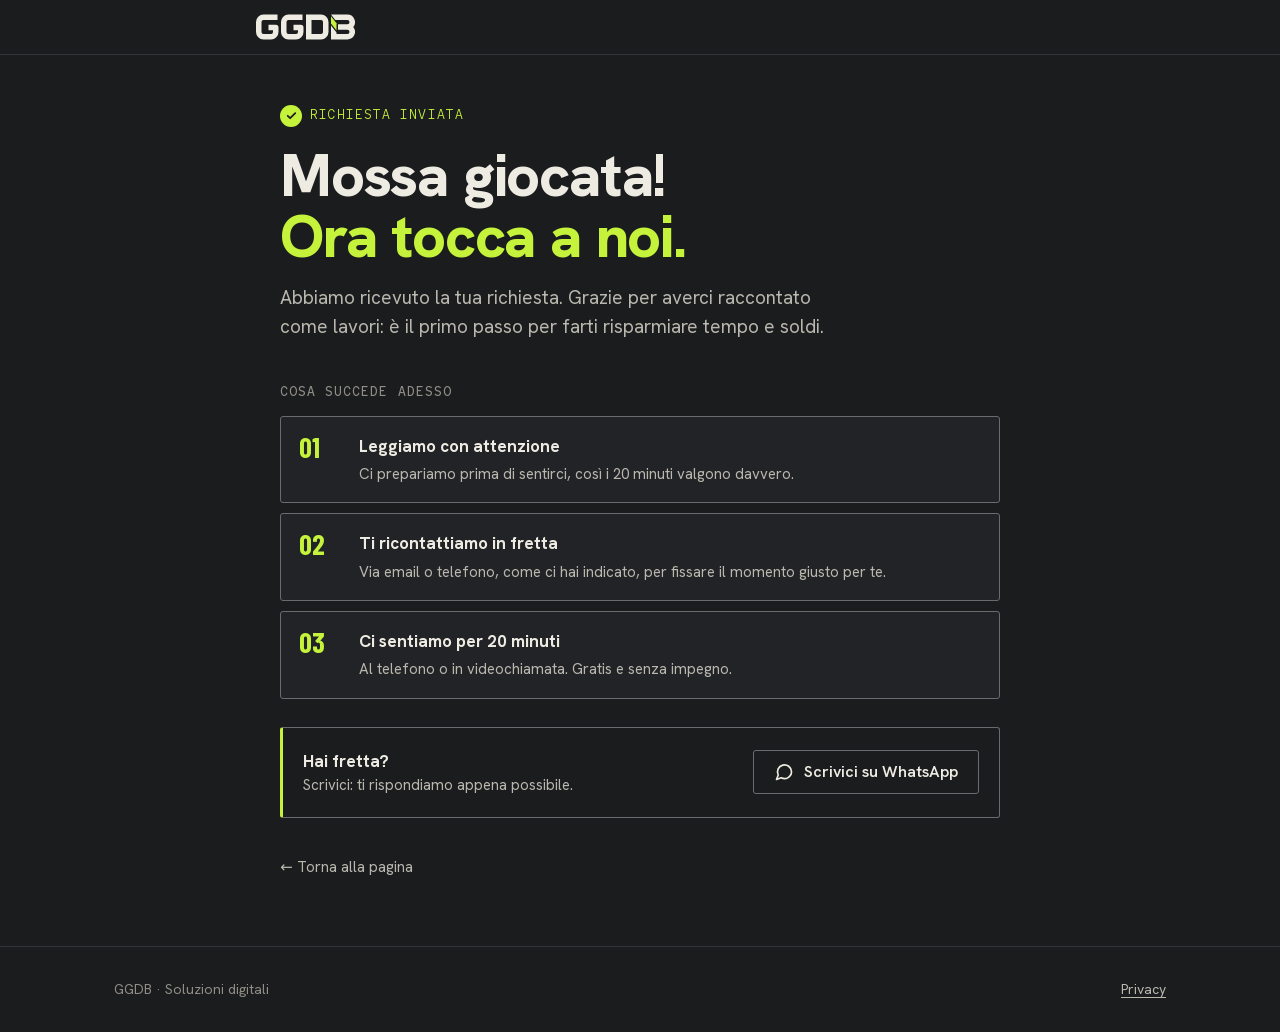
==== grazie.html @ ee2238c3 "Landing Cesena: stile del gestionale, Gamics Cesena, promo fino al 31/12 Co-Authored-By: Claude Sonn" ====
<!doctype html>
<html lang="it">
<head>
<meta charset="utf-8">
<meta name="viewport" content="width=device-width, initial-scale=1">
<meta name="robots" content="noindex">
<title>Richiesta inviata – GGDB</title>
<link rel="icon" href="data:image/svg+xml,%3Csvg xmlns='http://www.w3.org/2000/svg' viewBox='0 0 32 32'%3E%3Crect width='32' height='32' rx='6' fill='%231b1c1e'/%3E%3Cpath d='M9 6l7 9v11l-7-9z' fill='%23c5f23a'/%3E%3C/svg%3E">
<link rel="stylesheet" href="styles.css">
<script>
try {
  var q = new URLSearchParams(location.search).get('notrack');
  if (q === '1') localStorage.setItem('umami.disabled', '1');
  if (q === '0') localStorage.removeItem('umami.disabled');
} catch (e) {}
</script>
<script defer src="https://cloud.umami.is/script.js" data-website-id="bbd655cf-6ce8-4dc6-accc-16206d7ab82c" data-domains="ggdb-tcg.github.io"></script>
</head>
<body style="display:flex;flex-direction:column">
<header class="page-head"><div class="nav-in"><a class="brand" href="./" aria-label="GGDB – torna alla pagina principale"><svg class="logo" role="img" aria-label="GGDB" width="105" height="26" viewBox="0 -2 404 104"><g class="g"><path d="M86 11 H30 A19 19 0 0 0 11 30 V70 A19 19 0 0 0 30 89 H60 A19 19 0 0 0 79 70 V52 H50"></path><path d="M186 11 H130 A19 19 0 0 0 111 30 V70 A19 19 0 0 0 130 89 H160 A19 19 0 0 0 179 70 V52 H150"></path><path stroke-linejoin="miter" d="M211 11 V89 H260 A19 19 0 0 0 279 70 V30 A19 19 0 0 0 260 11 Z"></path></g><path class="d" d="M300 0 H365.5 A30.5 30.5 0 0 1 389 50 A30.5 30.5 0 0 1 365.5 100 H300 V44 L322 72 V78 H365.5 A8.5 8.5 0 0 0 365.5 61 H328 V39 H365.5 A8.5 8.5 0 0 0 365.5 22 H317 Z"></path><path class="m" d="M300 7 L322 35 V64 L300 36 Z"></path></svg></a></div></header>
<main class="grow">
  <div class="thanks">
    <p class="badge"><i><svg width="13" height="13" viewBox="0 0 24 24" fill="none" stroke="#1b1c1e" stroke-width="3.2" stroke-linecap="round" stroke-linejoin="round"><path d="M5 12.5l4.5 4.5L19 7.5"/></svg></i>Richiesta inviata</p>
    <h1>Mossa giocata!<br><span>Ora tocca a noi.</span></h1>
    <p class="lead">Abbiamo ricevuto la tua richiesta. Grazie per averci raccontato come lavori: è il primo passo per farti risparmiare tempo e soldi.</p>

    <h2>Cosa succede adesso</h2>
    <ol class="steps">
      <li><span class="n">01</span><b>Leggiamo con attenzione</b><p>Ci prepariamo prima di sentirci, così i 20 minuti valgono davvero.</p></li>
      <li><span class="n">02</span><b>Ti ricontattiamo in fretta</b><p>Via email o telefono, come ci hai indicato, per fissare il momento giusto per te.</p></li>
      <li><span class="n">03</span><b>Ci sentiamo per 20 minuti</b><p>Al telefono o in videochiamata. Gratis e senza impegno.</p></li>
    </ol>

    <div class="fast">
      <p>Hai fretta?<small>Scrivici: ti rispondiamo appena possibile.</small></p>
      <a class="btn btn-ghost" href="https://wa.me/393336397137?text=Ciao%20GGDB%21%20Ho%20appena%20compilato%20il%20modulo%20per%20i%2020%20minuti%20gratuiti." target="_blank" rel="noopener"><svg aria-hidden="true" width="20" height="20" viewBox="0 0 24 24" fill="none" stroke="currentColor" stroke-width="2" stroke-linecap="round" stroke-linejoin="round"><path d="M21 11.5a8.4 8.4 0 0 1-12.4 7.4L3 21l2.1-5.4A8.4 8.4 0 1 1 21 11.5z"></path></svg> Scrivici su WhatsApp</a>
    </div>

    <a class="back" href="./">← Torna alla pagina</a>
  </div>
</main>
<footer><div class="foot"><span>GGDB · Soluzioni digitali</span><a href="privacy.html">Privacy</a></div></footer>
</body>
</html>
---- styles.css ----
/*
 * Landing GGDB, versione Cesena.
 * Stile preso dal frontend di ggdb_manager (tema "Pagina da raccoglitore"), regola 60/30/10:
 * carbone (fondo), perla (superfici vere: schede e modulo), lime (azioni e segni).
 * Angoli quasi vivi, nessuna ombra: la profondità viene dai passi di tono.
 */
@font-face{font-family:"Hanken Grotesk";font-style:normal;font-weight:400 800;font-display:swap;src:url("fonts/hanken-grotesk-latin.woff2") format("woff2")}
@font-face{font-family:"Barlow Condensed";font-style:normal;font-weight:700;font-display:swap;src:url("fonts/barlow-condensed-700-latin.woff2") format("woff2")}
@font-face{font-family:"Red Hat Mono";font-style:normal;font-weight:400 600;font-display:swap;src:url("fonts/red-hat-mono-latin.woff2") format("woff2")}

:root{
  color-scheme:dark;
  --bg:#1b1c1e;
  --surface:#222326;
  --raised:#2c2d31;
  --border:#323337;
  --edge:#6a6b71;
  --text:#eeebe3;
  --muted:#bab7af;
  --faint:#918e87;
  --accent:#c5f23a;
  --accent-text:#1b1c1e;
  /* Foglio perla */
  --sheet-bg:#eeebe3;
  --sheet-ink:#1b1c1e;
  --sheet-muted:#5b5953;
  --sheet-line:#d2cec4;
  --sheet-field:#f8f6f0;
  --sheet-edge:#84807a;
  --sheet-danger:#a3261a;
  --font:"Hanken Grotesk",ui-sans-serif,system-ui,sans-serif;
  --mono:"Red Hat Mono",ui-monospace,"SF Mono",monospace;
  --cond:"Barlow Condensed","Hanken Grotesk",ui-sans-serif,sans-serif;
  --radius:3px;
  --touch:2.75rem;
  --max:68.75rem;
}

*,*::before,*::after{box-sizing:border-box}
html{scroll-behavior:smooth;background:var(--bg)}
body{
  margin:0;background:var(--bg);color:var(--text);min-height:100vh;
  font-family:var(--font);font-size:1.0625rem;line-height:1.55;
  -webkit-font-smoothing:antialiased;-moz-osx-font-smoothing:grayscale;
}
::selection{background:var(--accent);color:var(--accent-text)}
:focus-visible{outline:2px solid var(--text);outline-offset:2px}
a{color:inherit;text-underline-offset:3px}
a:hover{color:#fff}
p{text-wrap:pretty}
h1,h2,h3{margin:0}
h1,h2{letter-spacing:-.02em}
section[id]{scroll-margin-top:84px}
input,textarea,select,button{font:inherit}

.wrap{max-width:var(--max);margin:0 auto;padding:0 1.5rem}
.band{background:var(--surface);border-top:1px solid var(--border);border-bottom:1px solid var(--border)}
.rule{border-top:1px solid var(--border)}
.pad{padding-top:5rem;padding-bottom:5rem}

.eyebrow{margin:0 0 .75rem;font-family:var(--mono);font-size:.875rem;font-weight:500;color:var(--accent);letter-spacing:.06em;text-transform:uppercase}
.h2{font-weight:700;font-size:clamp(1.75rem,3.5vw,2.5rem);line-height:1.1}
.lead{color:var(--muted)}

/* Logo */
.logo{display:block}
.logo .g{fill:none;stroke:var(--text);stroke-width:22;stroke-linejoin:round}
.logo .d{fill:var(--text)}
.logo .m{fill:var(--accent)}

/* Bottoni: lime pieno per l'azione principale, bordo sottile per il resto */
.btn{
  display:inline-flex;align-items:center;justify-content:center;gap:.625rem;
  min-height:var(--touch);padding:0 1.25rem;border-radius:var(--radius);
  font-weight:600;font-size:1rem;text-decoration:none;white-space:nowrap;cursor:pointer;
  border:1px solid var(--accent);background:var(--accent);color:var(--accent-text);
}
.btn:hover{background:var(--text);border-color:var(--text);color:var(--accent-text)}
.btn-ghost{background:transparent;color:var(--text);border-color:var(--edge)}
.btn-ghost:hover{background:transparent;border-color:var(--text);color:var(--text)}
.btn-lg{min-height:3.25rem;width:18.75rem;max-width:100%}
.btn svg{flex:none}
.btn-row{display:flex;flex-wrap:wrap;gap:.875rem}

/* Header fisso */
.nav{position:sticky;top:0;z-index:50;background:rgba(27,28,30,.94);backdrop-filter:blur(10px);-webkit-backdrop-filter:blur(10px);border-bottom:1px solid var(--border)}
.nav-in{max-width:var(--max);margin:0 auto;padding:.875rem 1.5rem;display:flex;gap:1rem;align-items:center;justify-content:space-between}
.brand{display:flex;align-items:center;gap:.875rem;text-decoration:none}
.payoff{border-left:1px solid var(--edge);padding-left:.875rem;font-family:var(--mono);font-size:.75rem;letter-spacing:.08em;text-transform:uppercase;color:var(--muted);line-height:1.2}
.nav-links{display:flex;gap:1.625rem;align-items:center;font-size:.9375rem}
.nav-links a{text-decoration:none;color:var(--muted)}
.nav-links a:hover{color:var(--text)}
.nav-cta{display:flex;gap:.625rem;align-items:center}
.nav .btn{min-height:var(--touch);font-size:.9375rem}

/* Hero */
.hero{padding-top:5rem;padding-bottom:6rem}
.hero-top{display:flex;flex-wrap:wrap;align-items:center;gap:.75rem 1.25rem;margin-bottom:1.75rem}
.hero-top .eyebrow{margin:0}
.pill{display:inline-flex;align-items:center;gap:.625rem;padding:.4375rem 1rem;border:1px solid var(--accent);border-radius:var(--radius);font-size:.9375rem;font-weight:500;text-decoration:none}
.pill svg{stroke:var(--accent);flex:none}
.hero h1{font-weight:800;font-size:clamp(2.375rem,6vw,4.25rem);line-height:1.04;max-width:60rem}
.hero h1 span{display:block;color:var(--accent)}
.hero .big{margin:2rem 0 0;font-size:1.375rem;font-weight:600;max-width:42.5rem}
.hero .sub{margin:.5rem 0 0;font-size:1.25rem;color:var(--muted);max-width:42.5rem}
.hero .ask{margin:2rem 0 0;font-size:1.125rem;font-weight:600}
.hero .btn-row{margin-top:1rem}

/* Vantaggi: riquadri con bordo pieno, come i box delle corsie del Magazzino */
.adv .lead{margin:0 0 2.5rem;max-width:42.5rem}
.adv .h2{margin-bottom:.75rem;max-width:56rem}
.cards{display:grid;grid-template-columns:repeat(auto-fit,minmax(190px,1fr));gap:1rem}
.card{background:var(--bg);border:1px solid var(--edge);border-radius:var(--radius);padding:1.5rem;display:flex;flex-direction:column;gap:.75rem}
.card svg{stroke:var(--accent);flex:none}
.card h3{font-size:1.1875rem;font-weight:700;line-height:1.25}
.card p{margin:0;color:var(--muted);font-size:1rem}
.more{margin:1.5rem 0 0;color:var(--muted)}

/* Box di invito ripetuto */
.cta{margin-top:2.5rem;display:flex;flex-wrap:wrap;gap:1.25rem;align-items:center;justify-content:space-between;border:1px solid var(--edge);border-left:3px solid var(--accent);border-radius:var(--radius);padding:1.5rem 1.75rem;background:var(--bg)}
.cta-txt{flex:1 1 320px}
.cta-txt p{margin:0}
.cta-txt .t{font-size:1.1875rem;font-weight:700}
.cta-txt .s{margin-top:.25rem;color:var(--muted);font-size:1rem}
.cta.on-surface{background:var(--surface)}

/* Metodo */
.method .h2{margin-bottom:1rem}
.method .lead{margin:0 0 2.5rem;max-width:42.5rem}
.gantt{border:1px solid var(--edge);border-radius:var(--radius);background:var(--surface);padding:1.375rem}
.g-rows{display:flex;flex-direction:column;gap:1.125rem}
.g-row{display:flex;gap:1.25rem;align-items:center}
.g-label{flex:0 0 18.75rem}
.g-title{display:flex;flex-wrap:wrap;align-items:center;gap:.5rem .625rem}
.g-n{font-family:var(--cond);font-weight:700;font-size:1.75rem;line-height:1;color:var(--accent)}
.g-name{font-size:1.0625rem;font-weight:600}
.g-tag{padding:.125rem .625rem;border:1px solid var(--accent);border-radius:var(--radius);font-size:.75rem;font-weight:600;color:var(--accent)}
.g-label p{margin:.25rem 0 0;font-size:.9375rem;color:var(--muted);line-height:1.45}
.g-track{flex:1 1 auto;display:grid;grid-template-columns:repeat(12,minmax(0,1fr));height:2rem;border-radius:var(--radius);background:repeating-linear-gradient(90deg,transparent 0,transparent calc(100%/12 - 1px),var(--border) calc(100%/12 - 1px),var(--border) calc(100%/12))}
.g-track i{background:var(--accent);border-radius:2px;margin:4px 2px}
.g-head{align-items:end}
.g-head .g-label{visibility:hidden}
.g-axis{flex:1 1 auto;display:flex;justify-content:space-between;border-bottom:2px solid var(--edge);padding-bottom:.5rem;font-family:var(--mono);font-size:.75rem;letter-spacing:.06em;text-transform:uppercase;color:var(--faint)}
.check{margin:1.5rem 0 0;display:flex;align-items:center;gap:.625rem;font-size:1.125rem;font-weight:600}
.check svg{stroke:var(--accent);flex:none}

/* Chi siamo */
.about{display:flex;flex-wrap:wrap;gap:2.5rem 3rem;align-items:flex-start}
.about-text{flex:999 1 440px;min-width:0}
.about-text .h2{font-size:clamp(1.875rem,3.8vw,2.75rem);line-height:1.08;margin-bottom:1.25rem}
.about-text p{margin:0;color:var(--muted);font-size:1.1875rem;max-width:35rem}
.sheet{background:var(--sheet-bg);color:var(--sheet-ink);border-radius:var(--radius);color-scheme:light}
.people{flex:1 1 340px;min-width:0;padding:1.625rem;display:flex;flex-direction:column;gap:1.125rem}
.people-title{margin:0;font-family:var(--mono);font-size:.8125rem;letter-spacing:.06em;text-transform:uppercase;color:var(--sheet-muted)}
.person{display:flex;align-items:center;gap:1rem}
.person img{width:60px;height:60px;border-radius:50%;object-fit:cover;border:2px solid var(--sheet-ink);background:#fff;flex:none}
.person span{font-weight:800;font-size:1.375rem;letter-spacing:-.02em}
.chips{display:flex;flex-wrap:wrap;gap:.5rem}
.chip{background:var(--accent);color:var(--accent-text);border-radius:var(--radius);padding:.25rem .75rem;font-size:.9375rem;font-weight:600}
.hr{height:1px;background:var(--sheet-line)}
.sep{height:1px;background:var(--border);margin:3.5rem 0 3rem}
.story{display:flex;flex-wrap:wrap;gap:1.5rem 3rem;align-items:flex-start}
.story h3{flex:1 1 340px;min-width:0;font-weight:700;font-size:clamp(1.625rem,3vw,2.25rem);line-height:1.15;letter-spacing:-.02em}
.story h3 span{color:var(--accent)}
.story-body{flex:999 1 440px;min-width:0;display:flex;flex-direction:column;gap:1.25rem}
.story-body p{margin:0;color:var(--muted);font-size:1.125rem}
blockquote{margin:.25rem 0 0;padding:.125rem 0 .125rem 1.5rem;border-left:3px solid var(--accent);font-size:1.1875rem;font-weight:600;line-height:1.45;color:var(--text)}

/* FAQ */
.faq{max-width:51.25rem;margin:0 auto;padding:5rem 1.5rem}
.faq .h2{margin-bottom:2rem}
.faq-list{display:flex;flex-direction:column;gap:.75rem}
details{border:1px solid var(--border);border-radius:var(--radius);background:var(--surface)}
details[open]{border-color:var(--edge)}
summary{
  cursor:pointer;font-weight:600;font-size:1.125rem;padding:.75rem 1.375rem;min-height:var(--touch);
  display:flex;align-items:center;justify-content:space-between;gap:1rem;list-style:none;
}
summary::-webkit-details-marker{display:none}
summary::after{content:"+";font-family:var(--mono);font-weight:500;color:var(--accent);font-size:1.375rem;line-height:1}
details[open] summary::after{content:"–"}
details p{margin:0;padding:0 1.375rem 1.125rem;color:var(--muted)}
.faq-more{margin-top:1.75rem;display:flex;flex-wrap:wrap;gap:1rem 1.25rem;align-items:center;justify-content:space-between}
.faq-more p{margin:0;font-size:1.125rem;font-weight:600}

/* Contatti e modulo: il modulo è un foglio perla */
.contact{display:flex;flex-wrap:wrap;gap:3rem;align-items:flex-start;padding-top:5.5rem;padding-bottom:5.5rem}
.contact-txt{flex:1 1 320px;min-width:0;display:flex;flex-direction:column;gap:1.125rem}
.contact-txt h2{font-weight:700;font-size:clamp(1.875rem,4vw,2.75rem);line-height:1.1}
.contact-txt p{margin:0;color:var(--muted)}
.contact-txt .eyebrow{margin:0;color:var(--accent)}
.contact-txt .alt{margin-top:.5rem;color:var(--faint);font-size:.9375rem}

form.sheet{flex:1 1 460px;min-width:0;padding:1.875rem;display:flex;flex-direction:column;gap:1rem}
.field{display:flex;flex-direction:column;gap:.375rem}
.field label,legend{font-size:.875rem;color:var(--sheet-muted)}
legend{padding:0;margin-bottom:.375rem}
.req{color:var(--sheet-ink);font-weight:800}
.opt{color:var(--sheet-muted)}
fieldset{margin:0;padding:0;border:0;min-width:0;display:flex;flex-direction:column}
.two{display:flex;flex-wrap:wrap;gap:.875rem}
.two .field{flex:1 1 180px}
form.sheet input[type=text],form.sheet input[type=email],form.sheet input[type=tel],form.sheet select,form.sheet textarea{
  width:100%;background:var(--sheet-field);border:1px solid var(--sheet-edge);border-radius:var(--radius);
  padding:.8125rem .875rem;color:var(--sheet-ink);min-height:var(--touch);
}
form.sheet input::placeholder{color:#84807a}
form.sheet textarea{resize:vertical}
form.sheet input:focus,form.sheet select:focus,form.sheet textarea:focus{outline:2px solid var(--sheet-ink);outline-offset:1px}
.select{position:relative}
.select select{appearance:none;-webkit-appearance:none;padding-right:2.75rem;cursor:pointer}
.select svg{position:absolute;right:1rem;top:50%;transform:translateY(-50%);pointer-events:none;stroke:var(--sheet-ink)}
#f-ordini:invalid{color:#84807a}
#f-ordini option{color:var(--sheet-ink)}
.note{margin:0;font-size:.8125rem;color:var(--sheet-muted)}
.consent{display:flex;gap:.625rem;align-items:flex-start}
.consent input{width:22px;height:22px;margin:1px 0 0;accent-color:var(--sheet-ink);flex:none}
.consent label{font-size:.875rem;color:var(--sheet-muted)}
.consent a{color:var(--sheet-ink)}
form.sheet button[type=submit]{
  background:var(--accent);color:var(--accent-text);border:1px solid var(--sheet-ink);border-radius:var(--radius);
  min-height:3.25rem;padding:0 1.25rem;font-weight:700;font-size:1rem;cursor:pointer;
}
form.sheet button[type=submit]:hover{background:var(--sheet-ink);color:var(--sheet-bg)}
form.sheet button[disabled]{opacity:.6;cursor:default}
#form-fallito{border:1px solid var(--sheet-danger);border-radius:var(--radius);padding:1.125rem 1.25rem;background:var(--sheet-field);display:flex;flex-direction:column;gap:.75rem}
#form-fallito p{margin:0;color:var(--sheet-ink);font-size:1rem}
#form-fallito a{border:1px solid var(--sheet-ink);color:var(--sheet-ink);border-radius:var(--radius);min-height:3.25rem;padding:0 1.25rem;font-weight:600;display:inline-flex;align-items:center;justify-content:center;text-decoration:none}

/* Footer */
footer{border-top:1px solid var(--border)}
.foot{max-width:var(--max);margin:0 auto;padding:2rem 1.5rem;display:flex;flex-wrap:wrap;gap:1rem;justify-content:space-between;align-items:center;font-size:.875rem;color:var(--faint)}
.foot a{color:var(--muted)}
.foot .tag{display:inline-flex;align-items:center;gap:.75rem;font-family:var(--mono);font-size:.75rem;letter-spacing:.08em;text-transform:uppercase}

/* Pagine secondarie (privacy, grazie) */
.page-head{border-bottom:1px solid var(--border)}
.page-head .nav-in{max-width:51.25rem}
.doc{max-width:51.25rem;margin:0 auto;padding:3.5rem 1.5rem 5.5rem;line-height:1.65}
.doc h1{font-weight:800;font-size:clamp(2rem,5vw,3rem);line-height:1.1;margin-bottom:.75rem}
.doc .upd{margin:0 0 2.5rem;color:var(--faint);font-size:.9375rem}
.doc h2{margin:2.25rem 0 .625rem;font-size:1.375rem;font-weight:700;letter-spacing:-.01em}
.doc p{margin:0 0 .625rem;color:var(--muted)}
.doc ul{margin:0 0 .625rem;padding-left:1.375rem;color:var(--muted)}
.doc li strong{color:var(--text)}
.doc a{color:var(--accent)}
.doc a:hover{color:#fff}
.back-link{font-size:.9375rem;color:var(--muted);text-decoration:none}

/* Grazie */
.thanks{max-width:47.5rem;margin:0 auto;padding:3rem 1.25rem 3.5rem;width:100%}
.badge{display:inline-flex;align-items:center;gap:.5rem;font-family:var(--mono);font-size:.8125rem;letter-spacing:.08em;text-transform:uppercase;color:var(--accent);margin:0 0 1.125rem}
.badge i{width:22px;height:22px;border-radius:50%;background:var(--accent);display:inline-flex;align-items:center;justify-content:center}
.thanks h1{font-weight:800;font-size:clamp(2.5rem,8vw,3.75rem);line-height:1.02}
.thanks h1 span{color:var(--accent)}
.thanks .lead{margin:1rem 0 0;font-size:1.1875rem;max-width:35rem}
.thanks h2{margin:2.5rem 0 .875rem;font-family:var(--mono);font-weight:500;font-size:.8125rem;letter-spacing:.08em;text-transform:uppercase;color:var(--faint)}
.steps{list-style:none;margin:0;padding:0;display:flex;flex-direction:column;gap:.625rem}
.steps li{display:grid;grid-template-columns:3rem 1fr;gap:.25rem .75rem;background:var(--surface);border:1px solid var(--edge);border-radius:var(--radius);padding:1rem 1.125rem}
.steps .n{grid-row:1 / span 2;font-family:var(--cond);font-weight:700;font-size:1.75rem;line-height:1;color:var(--accent)}
.steps b{font-weight:700;font-size:1.0625rem}
.steps p{margin:0;color:var(--muted);font-size:.9375rem}
.fast{margin:1.75rem 0 0;padding:1.25rem;border:1px solid var(--edge);border-left:3px solid var(--accent);border-radius:var(--radius);display:flex;flex-wrap:wrap;gap:.875rem 1.25rem;align-items:center;justify-content:space-between}
.fast p{margin:0;font-weight:700}
.fast p small{display:block;font-weight:400;color:var(--muted);font-size:.9375rem}
.back{display:inline-block;margin:1.75rem 0 0;color:var(--muted);font-size:.9375rem;text-decoration:none;padding:.625rem 0}
.back:hover{color:var(--text)}
.grow{flex:1 0 auto;display:flex;flex-direction:column}

/* Mobile */
@media (max-width:760px){
  .nav-links,.nav-wa{display:none}
}
@media (max-width:640px){
  .payoff{display:none}
  .btn-row{max-width:100%;width:100%}
  .btn-lg{width:100%}
  .hero{padding-top:1.75rem;padding-bottom:3.5rem}
  .hero-top{flex-direction:column;align-items:flex-start;gap:.625rem;margin-bottom:1.25rem}
  .hero h1{font-size:2.25rem}
  .hero .big{font-size:1.1875rem;margin-top:1.25rem}
  .hero .sub{font-size:1.0625rem}
  .hero .ask{font-size:1.0625rem;margin-top:1.375rem}
  .pad,.contact{padding-top:3.5rem;padding-bottom:3.5rem}
  .adv .cards{gap:.625rem}
  .adv .card{display:grid;grid-template-columns:28px 1fr;column-gap:.75rem;row-gap:.25rem;align-items:start;padding:1rem 1.125rem}
  .adv .card svg{grid-row:1 / span 2;margin-top:1px}
  .adv .card h3{font-size:1.0625rem}
  .adv .card p{font-size:.9375rem}
  .g-row{flex-direction:column;align-items:stretch;gap:.375rem}
  .g-label{flex:none}
  .g-head{display:none}
  .g-rows{gap:.875rem}
  summary{padding:.875rem 1.125rem;font-size:1.0625rem}
  details p{padding:0 1.125rem 1rem}
  form.sheet{padding:1.25rem}
  .consent input{width:24px;height:24px}
}
@media (max-width:480px){
  .fast .btn{width:100%}
}
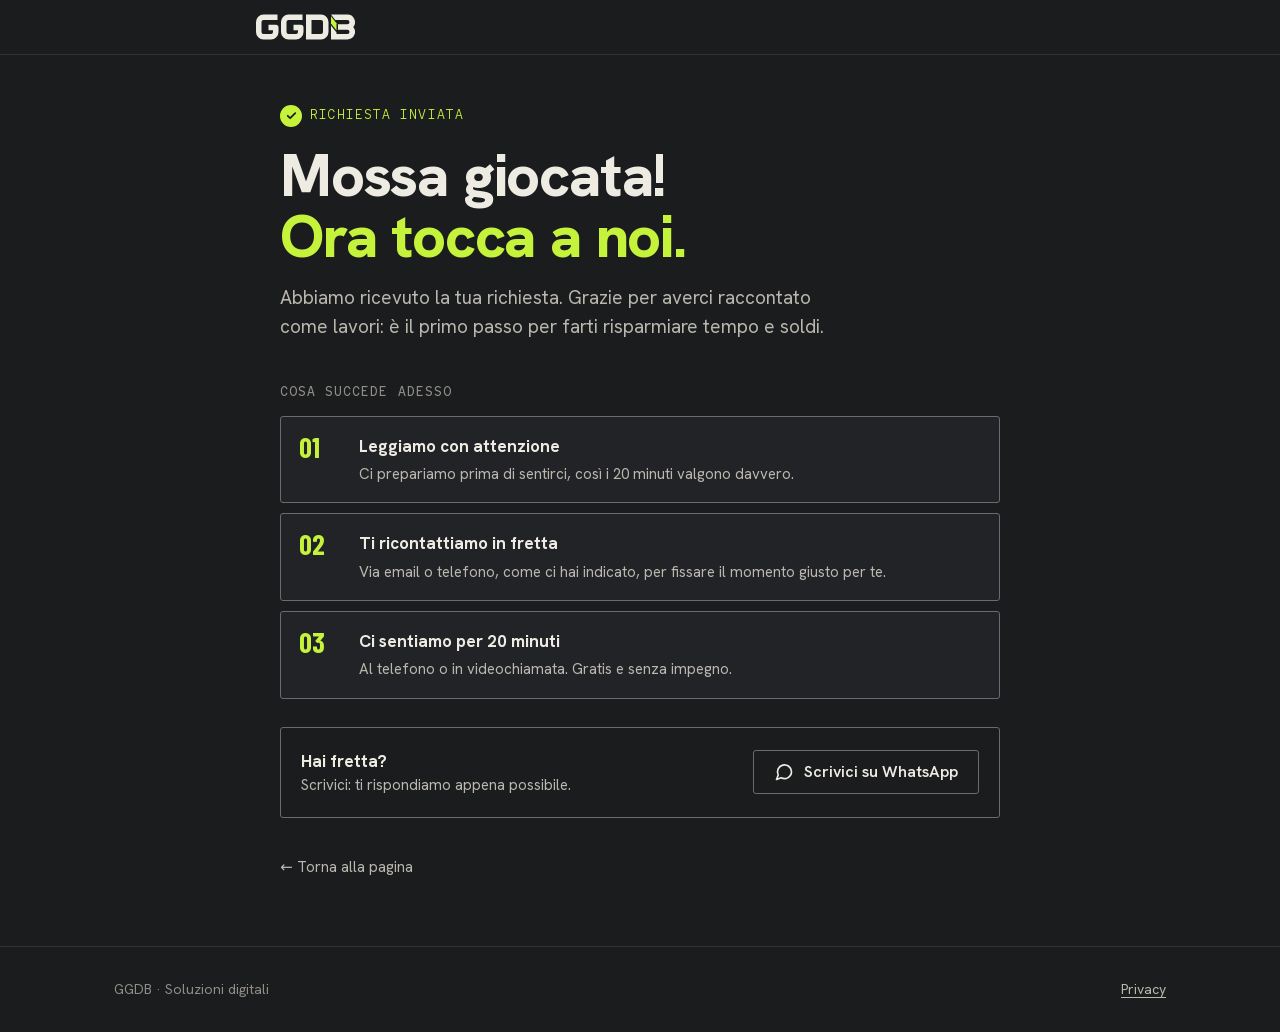
==== commit f8749333: "Landing Cesena: promo e storie con clip vere, barra su telefono, modulo e bug - Promo ecosistema ver" ====
--- a/grazie.html
+++ b/grazie.html
@@ -14,7 +14,7 @@
   if (q === '0') localStorage.removeItem('umami.disabled');
 } catch (e) {}
 </script>
-<script defer src="https://cloud.umami.is/script.js" data-website-id="bbd655cf-6ce8-4dc6-accc-16206d7ab82c" data-domains="ggdb-tcg.github.io"></script>
+<script defer src="https://cloud.umami.is/script.js" data-website-id="bbd655cf-6ce8-4dc6-accc-16206d7ab82c" data-domains="borficchiadavide.github.io,ggdb-tcg.github.io"></script>
 </head>
 <body style="display:flex;flex-direction:column">
 <header class="page-head"><div class="nav-in"><a class="brand" href="./" aria-label="GGDB – torna alla pagina principale"><svg class="logo" role="img" aria-label="GGDB" width="105" height="26" viewBox="0 -2 404 104"><g class="g"><path d="M86 11 H30 A19 19 0 0 0 11 30 V70 A19 19 0 0 0 30 89 H60 A19 19 0 0 0 79 70 V52 H50"></path><path d="M186 11 H130 A19 19 0 0 0 111 30 V70 A19 19 0 0 0 130 89 H160 A19 19 0 0 0 179 70 V52 H150"></path><path stroke-linejoin="miter" d="M211 11 V89 H260 A19 19 0 0 0 279 70 V30 A19 19 0 0 0 260 11 Z"></path></g><path class="d" d="M300 0 H365.5 A30.5 30.5 0 0 1 389 50 A30.5 30.5 0 0 1 365.5 100 H300 V44 L322 72 V78 H365.5 A8.5 8.5 0 0 0 365.5 61 H328 V39 H365.5 A8.5 8.5 0 0 0 365.5 22 H317 Z"></path><path class="m" d="M300 7 L322 35 V64 L300 36 Z"></path></svg></a></div></header>
--- a/styles.css
+++ b/styles.css
@@ -37,7 +37,7 @@
 }
 
 *,*::before,*::after{box-sizing:border-box}
-html{scroll-behavior:smooth;background:var(--bg)}
+html{scroll-behavior:smooth;background:var(--bg);scroll-padding-top:5.5rem;scrollbar-color:var(--edge) var(--bg)}
 body{
   margin:0;background:var(--bg);color:var(--text);min-height:100vh;
   font-family:var(--font);font-size:1.0625rem;line-height:1.55;
@@ -48,7 +48,7 @@
 a{color:inherit;text-underline-offset:3px}
 a:hover{color:#fff}
 p{text-wrap:pretty}
-h1,h2,h3{margin:0}
+h1,h2,h3{margin:0;text-wrap:balance}
 h1,h2{letter-spacing:-.02em}
 section[id]{scroll-margin-top:84px}
 input,textarea,select,button{font:inherit}
@@ -88,13 +88,30 @@
 .brand{display:flex;align-items:center;gap:.875rem;text-decoration:none}
 .payoff{border-left:1px solid var(--edge);padding-left:.875rem;font-family:var(--mono);font-size:.75rem;letter-spacing:.08em;text-transform:uppercase;color:var(--muted);line-height:1.2}
 .nav-links{display:flex;gap:1.625rem;align-items:center;font-size:.9375rem}
-.nav-links a{text-decoration:none;color:var(--muted)}
+.nav-links a{text-decoration:none;color:var(--muted);display:inline-flex;align-items:center;min-height:var(--touch);white-space:nowrap}
 .nav-links a:hover{color:var(--text)}
 .nav-cta{display:flex;gap:.625rem;align-items:center}
 .nav .btn{min-height:var(--touch);font-size:.9375rem}
 
-/* Hero */
+/* Hero: testo a sinistra, promo verticale a destra (sotto i pulsanti su telefono) */
 .hero{padding-top:5rem;padding-bottom:6rem}
+.hero-grid{display:grid;grid-template-columns:minmax(0,1fr);gap:3rem;align-items:center}
+@media (min-width:900px){.hero-grid{grid-template-columns:minmax(0,1fr) 20rem}}
+.where{display:flex;align-items:center;gap:.75rem}
+.faces{display:flex;flex:none}
+.faces img{width:40px;height:40px;border-radius:50%;object-fit:cover;border:2px solid var(--bg);background:var(--raised)}
+.faces img+img{margin-left:-10px}
+
+.reel{position:relative;margin:0;width:100%;max-width:22rem;aspect-ratio:9/16;border:1px solid var(--edge);border-radius:var(--radius);overflow:hidden;background:#000}
+.reel-video{display:block;width:100%;height:100%;object-fit:cover;cursor:pointer}
+.reel-ctrl{position:absolute;right:.625rem;bottom:.625rem;display:flex;gap:.5rem}
+.reel-btn{width:var(--touch);height:var(--touch);display:inline-flex;align-items:center;justify-content:center;border:1px solid var(--edge);border-radius:var(--radius);background:rgba(27,28,30,.86);color:var(--text);cursor:pointer;padding:0}
+.reel-btn svg{stroke:currentColor}
+.reel-btn:hover{border-color:var(--text)}
+/* Icone: altoparlante barrato finché è muto, pausa mentre va, play quando è fermo */
+.reel .i-on,.reel.is-sound .i-off,.reel .i-play,.reel:not(.is-playing) .i-pause{display:none}
+.reel.is-sound .i-on,.reel:not(.is-playing) .i-play{display:block}
+.reel.is-sound [data-act="sound"]{border-color:var(--accent);color:var(--accent)}
 .hero-top{display:flex;flex-wrap:wrap;align-items:center;gap:.75rem 1.25rem;margin-bottom:1.75rem}
 .hero-top .eyebrow{margin:0}
 .pill{display:inline-flex;align-items:center;gap:.625rem;padding:.4375rem 1rem;border:1px solid var(--accent);border-radius:var(--radius);font-size:.9375rem;font-weight:500;text-decoration:none}
@@ -106,18 +123,37 @@
 .hero .ask{margin:2rem 0 0;font-size:1.125rem;font-weight:600}
 .hero .btn-row{margin-top:1rem}
 
-/* Vantaggi: riquadri con bordo pieno, come i box delle corsie del Magazzino */
+/* Vantaggi: striscia a storie con clip vere del gestionale, si scorre di lato */
 .adv .lead{margin:0 0 2.5rem;max-width:42.5rem}
 .adv .h2{margin-bottom:.75rem;max-width:56rem}
-.cards{display:grid;grid-template-columns:repeat(auto-fit,minmax(190px,1fr));gap:1rem}
-.card{background:var(--bg);border:1px solid var(--edge);border-radius:var(--radius);padding:1.5rem;display:flex;flex-direction:column;gap:.75rem}
-.card svg{stroke:var(--accent);flex:none}
-.card h3{font-size:1.1875rem;font-weight:700;line-height:1.25}
-.card p{margin:0;color:var(--muted);font-size:1rem}
+.adv{overflow-x:clip}
+.reels{position:relative}
+/* La striscia esce fino al bordo dello schermo ma la prima scheda resta allineata al testo */
+.reels-track{
+  display:flex;gap:1rem;overflow-x:auto;overscroll-behavior-x:contain;scroll-snap-type:x mandatory;
+  /* --gut = spazio tra colonna di testo (.wrap, contenuto max 65.75rem) e bordo dello schermo */
+  --gut:max(1.5rem,calc((100vw - 65.75rem) / 2));
+  margin:0 calc(-1 * var(--gut));padding:0 var(--gut) 1rem;scroll-padding-inline:var(--gut);
+  scrollbar-width:thin;scrollbar-color:var(--edge) transparent;
+}
+.reels-track:focus-visible{outline:2px solid var(--text);outline-offset:4px}
+.tile{flex:0 0 17.5rem;scroll-snap-align:start;display:flex;flex-direction:column;gap:.75rem}
+.tile-media{position:relative;aspect-ratio:1/1;border:1px solid var(--edge);border-radius:var(--radius);overflow:hidden;background:var(--bg);cursor:pointer}
+.tile-media video,.tile-media img{display:block;width:100%;height:100%;object-fit:cover}
+.tile-bar{position:absolute;left:.625rem;right:.625rem;top:.625rem;height:3px;border-radius:2px;background:rgba(238,235,227,.28);overflow:hidden}
+.tile-bar i{display:block;height:100%;background:var(--accent);transform:scaleX(0);transform-origin:left center}
+.tile h3{font-size:1.1875rem;font-weight:700;line-height:1.25}
+.tile p{margin:0;color:var(--muted);font-size:1rem}
+.reels-nav{display:flex;justify-content:flex-end;gap:.5rem;margin-top:.5rem}
+.reels-nav[hidden]{display:none}
+.reels-btn{width:var(--touch);height:var(--touch);display:inline-flex;align-items:center;justify-content:center;border:1px solid var(--edge);border-radius:var(--radius);background:transparent;color:var(--text);cursor:pointer;padding:0}
+.reels-btn svg{stroke:currentColor}
+.reels-btn:hover:not(:disabled){border-color:var(--text)}
+.reels-btn:disabled{opacity:.35;cursor:default}
 .more{margin:1.5rem 0 0;color:var(--muted)}
 
 /* Box di invito ripetuto */
-.cta{margin-top:2.5rem;display:flex;flex-wrap:wrap;gap:1.25rem;align-items:center;justify-content:space-between;border:1px solid var(--edge);border-left:3px solid var(--accent);border-radius:var(--radius);padding:1.5rem 1.75rem;background:var(--bg)}
+.cta{margin-top:2.5rem;display:flex;flex-wrap:wrap;gap:1.25rem;align-items:center;justify-content:space-between;border:1px solid var(--edge);border-radius:var(--radius);padding:1.5rem 1.75rem;background:var(--bg)}
 .cta-txt{flex:1 1 320px}
 .cta-txt p{margin:0}
 .cta-txt .t{font-size:1.1875rem;font-weight:700}
@@ -148,15 +184,15 @@
 .about{display:flex;flex-wrap:wrap;gap:2.5rem 3rem;align-items:flex-start}
 .about-text{flex:999 1 440px;min-width:0}
 .about-text .h2{font-size:clamp(1.875rem,3.8vw,2.75rem);line-height:1.08;margin-bottom:1.25rem}
-.about-text p{margin:0;color:var(--muted);font-size:1.1875rem;max-width:35rem}
+.about-text p:not(.eyebrow){margin:0;color:var(--muted);font-size:1.1875rem;max-width:35rem}
 .sheet{background:var(--sheet-bg);color:var(--sheet-ink);border-radius:var(--radius);color-scheme:light}
 .people{flex:1 1 340px;min-width:0;padding:1.625rem;display:flex;flex-direction:column;gap:1.125rem}
 .people-title{margin:0;font-family:var(--mono);font-size:.8125rem;letter-spacing:.06em;text-transform:uppercase;color:var(--sheet-muted)}
 .person{display:flex;align-items:center;gap:1rem}
-.person img{width:60px;height:60px;border-radius:50%;object-fit:cover;border:2px solid var(--sheet-ink);background:#fff;flex:none}
+.person img{width:76px;height:76px;border-radius:50%;object-fit:cover;border:2px solid var(--sheet-ink);background:#fff;flex:none}
 .person span{font-weight:800;font-size:1.375rem;letter-spacing:-.02em}
 .chips{display:flex;flex-wrap:wrap;gap:.5rem}
-.chip{background:var(--accent);color:var(--accent-text);border-radius:var(--radius);padding:.25rem .75rem;font-size:.9375rem;font-weight:600}
+.chip{background:transparent;color:var(--sheet-ink);border:1px solid var(--sheet-edge);border-radius:var(--radius);padding:.25rem .75rem;font-size:.9375rem;font-weight:600}
 .hr{height:1px;background:var(--sheet-line)}
 .sep{height:1px;background:var(--border);margin:3.5rem 0 3rem}
 .story{display:flex;flex-wrap:wrap;gap:1.5rem 3rem;align-items:flex-start}
@@ -164,7 +200,7 @@
 .story h3 span{color:var(--accent)}
 .story-body{flex:999 1 440px;min-width:0;display:flex;flex-direction:column;gap:1.25rem}
 .story-body p{margin:0;color:var(--muted);font-size:1.125rem}
-blockquote{margin:.25rem 0 0;padding:.125rem 0 .125rem 1.5rem;border-left:3px solid var(--accent);font-size:1.1875rem;font-weight:600;line-height:1.45;color:var(--text)}
+blockquote{margin:.25rem 0 0;padding:.125rem 0 .125rem 1.5rem;border-left:1px solid var(--accent);font-size:1.1875rem;font-weight:600;line-height:1.45;color:var(--text)}
 
 /* FAQ */
 .faq{max-width:51.25rem;margin:0 auto;padding:5rem 1.5rem}
@@ -202,15 +238,18 @@
 .two .field{flex:1 1 180px}
 form.sheet input[type=text],form.sheet input[type=email],form.sheet input[type=tel],form.sheet select,form.sheet textarea{
   width:100%;background:var(--sheet-field);border:1px solid var(--sheet-edge);border-radius:var(--radius);
-  padding:.8125rem .875rem;color:var(--sheet-ink);min-height:var(--touch);
-}
-form.sheet input::placeholder{color:#84807a}
+  padding:.8125rem .875rem;color:var(--sheet-ink);min-height:var(--touch);caret-color:var(--sheet-ink);
+}
+form.sheet input::placeholder{color:#6b6761}
+form.sheet [aria-invalid="true"]{border-color:var(--sheet-danger);box-shadow:inset 0 0 0 1px var(--sheet-danger)}
+.err{margin:.375rem 0 0;font-size:.875rem;font-weight:600;color:var(--sheet-danger)}
+.err[hidden]{display:none}
 form.sheet textarea{resize:vertical}
 form.sheet input:focus,form.sheet select:focus,form.sheet textarea:focus{outline:2px solid var(--sheet-ink);outline-offset:1px}
 .select{position:relative}
 .select select{appearance:none;-webkit-appearance:none;padding-right:2.75rem;cursor:pointer}
 .select svg{position:absolute;right:1rem;top:50%;transform:translateY(-50%);pointer-events:none;stroke:var(--sheet-ink)}
-#f-ordini:invalid{color:#84807a}
+#f-ordini:invalid{color:#6b6761}
 #f-ordini option{color:var(--sheet-ink)}
 .note{margin:0;font-size:.8125rem;color:var(--sheet-muted)}
 .consent{display:flex;gap:.625rem;align-items:flex-start}
@@ -225,13 +264,29 @@
 form.sheet button[disabled]{opacity:.6;cursor:default}
 #form-fallito{border:1px solid var(--sheet-danger);border-radius:var(--radius);padding:1.125rem 1.25rem;background:var(--sheet-field);display:flex;flex-direction:column;gap:.75rem}
 #form-fallito p{margin:0;color:var(--sheet-ink);font-size:1rem}
-#form-fallito a{border:1px solid var(--sheet-ink);color:var(--sheet-ink);border-radius:var(--radius);min-height:3.25rem;padding:0 1.25rem;font-weight:600;display:inline-flex;align-items:center;justify-content:center;text-decoration:none}
+#form-fallito a{border:1px solid var(--sheet-ink);background:var(--accent);color:var(--accent-text);border-radius:var(--radius);min-height:3.25rem;padding:0 1.25rem;font-weight:600;display:inline-flex;align-items:center;justify-content:center;text-decoration:none}
 
 /* Footer */
 footer{border-top:1px solid var(--border)}
 .foot{max-width:var(--max);margin:0 auto;padding:2rem 1.5rem;display:flex;flex-wrap:wrap;gap:1rem;justify-content:space-between;align-items:center;font-size:.875rem;color:var(--faint)}
 .foot a{color:var(--muted)}
 .foot .tag{display:inline-flex;align-items:center;gap:.75rem;font-family:var(--mono);font-size:.75rem;letter-spacing:.08em;text-transform:uppercase}
+.foot .demo-note{flex:1 1 auto;color:var(--faint)}
+
+/* Barra in basso: solo telefono, entra dal basso quando serve */
+.dock{display:none}
+@media (max-width:640px){
+  .dock{
+    display:flex;gap:.625rem;position:fixed;left:0;right:0;bottom:0;z-index:60;
+    padding:.75rem 1rem calc(.75rem + env(safe-area-inset-bottom));
+    background:rgba(27,28,30,.96);border-top:1px solid var(--border);
+    transform:translateY(110%);transition:transform .32s cubic-bezier(.16,1,.3,1);
+  }
+  .dock.is-on{transform:none}
+  .dock .btn{flex:1 1 auto;min-height:3.25rem}
+  .dock .dock-wa{flex:0 0 3.25rem;padding:0}
+  footer{padding-bottom:calc(5rem + env(safe-area-inset-bottom))}
+}
 
 /* Pagine secondarie (privacy, grazie) */
 .page-head{border-bottom:1px solid var(--border)}
@@ -260,7 +315,7 @@
 .steps .n{grid-row:1 / span 2;font-family:var(--cond);font-weight:700;font-size:1.75rem;line-height:1;color:var(--accent)}
 .steps b{font-weight:700;font-size:1.0625rem}
 .steps p{margin:0;color:var(--muted);font-size:.9375rem}
-.fast{margin:1.75rem 0 0;padding:1.25rem;border:1px solid var(--edge);border-left:3px solid var(--accent);border-radius:var(--radius);display:flex;flex-wrap:wrap;gap:.875rem 1.25rem;align-items:center;justify-content:space-between}
+.fast{margin:1.75rem 0 0;padding:1.25rem;border:1px solid var(--edge);border-radius:var(--radius);display:flex;flex-wrap:wrap;gap:.875rem 1.25rem;align-items:center;justify-content:space-between}
 .fast p{margin:0;font-weight:700}
 .fast p small{display:block;font-weight:400;color:var(--muted);font-size:.9375rem}
 .back{display:inline-block;margin:1.75rem 0 0;color:var(--muted);font-size:.9375rem;text-decoration:none;padding:.625rem 0}
@@ -268,11 +323,14 @@
 .grow{flex:1 0 auto;display:flex;flex-direction:column}
 
 /* Mobile */
-@media (max-width:760px){
-  .nav-links,.nav-wa{display:none}
+@media (max-width:900px){
+  .nav-links{display:none}
 }
 @media (max-width:640px){
+  .nav-wa{display:none}
   .payoff{display:none}
+  .reel{max-width:none}
+  .tile{flex-basis:min(78vw,19rem)}
   .btn-row{max-width:100%;width:100%}
   .btn-lg{width:100%}
   .hero{padding-top:1.75rem;padding-bottom:3.5rem}
@@ -282,11 +340,6 @@
   .hero .sub{font-size:1.0625rem}
   .hero .ask{font-size:1.0625rem;margin-top:1.375rem}
   .pad,.contact{padding-top:3.5rem;padding-bottom:3.5rem}
-  .adv .cards{gap:.625rem}
-  .adv .card{display:grid;grid-template-columns:28px 1fr;column-gap:.75rem;row-gap:.25rem;align-items:start;padding:1rem 1.125rem}
-  .adv .card svg{grid-row:1 / span 2;margin-top:1px}
-  .adv .card h3{font-size:1.0625rem}
-  .adv .card p{font-size:.9375rem}
   .g-row{flex-direction:column;align-items:stretch;gap:.375rem}
   .g-label{flex:none}
   .g-head{display:none}
@@ -299,3 +352,9 @@
 @media (max-width:480px){
   .fast .btn{width:100%}
 }
+
+/* Riduci movimento: niente scorrimento animato né entrate; i video restano fermi sul poster (vedi script) */
+@media (prefers-reduced-motion:reduce){
+  html{scroll-behavior:auto}
+  .dock{transition:none}
+}
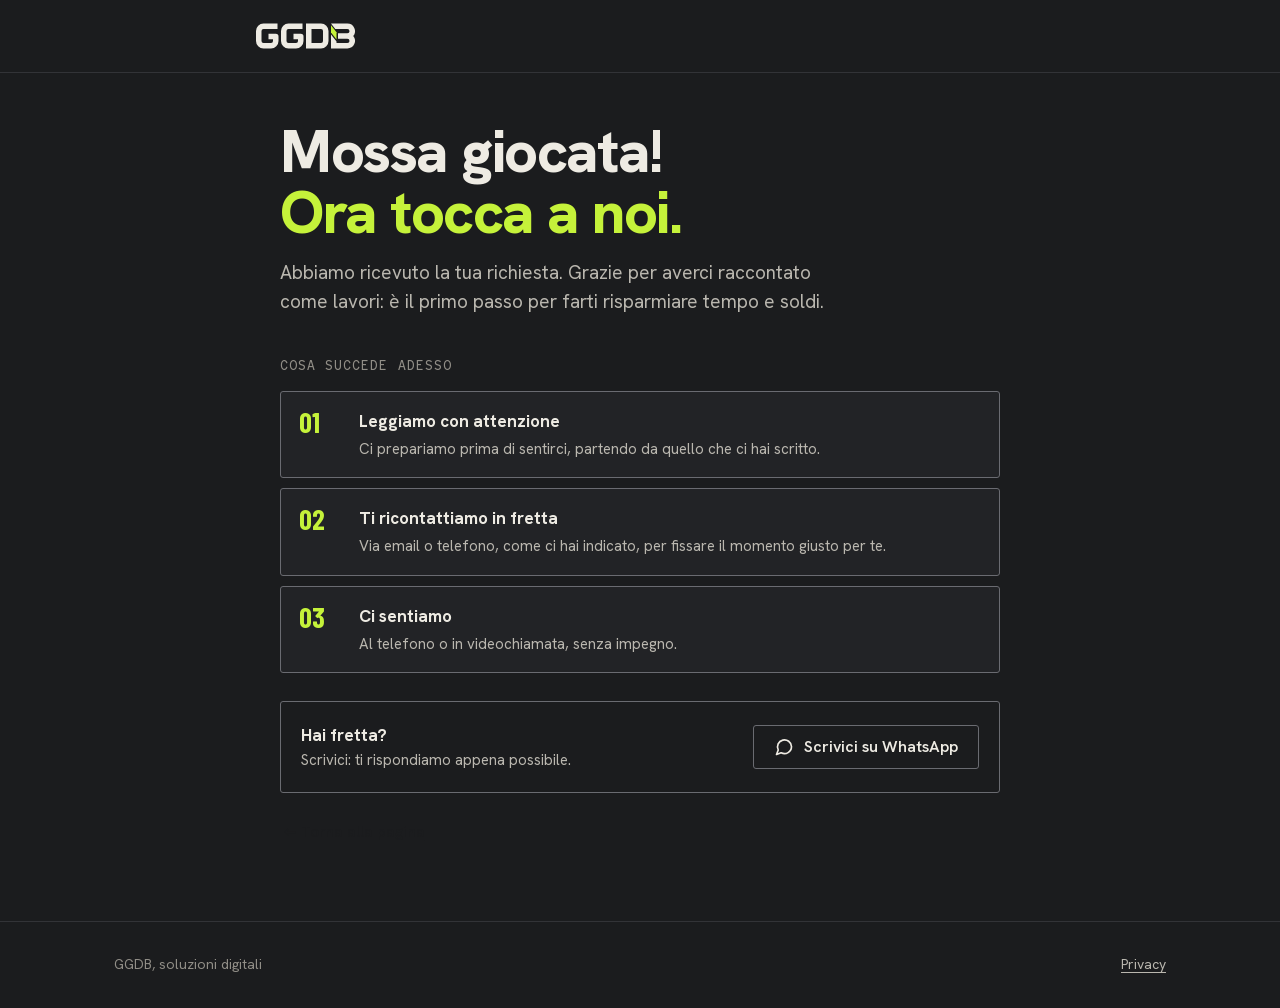
==== commit 6dc1dee3: "Landing: metodo a carte, Chi siamo, modulo in due passi e circuito - Menu: i link portano il titolo " ====
--- a/grazie.html
+++ b/grazie.html
@@ -20,25 +20,24 @@
 <header class="page-head"><div class="nav-in"><a class="brand" href="./" aria-label="GGDB – torna alla pagina principale"><svg class="logo" role="img" aria-label="GGDB" width="105" height="26" viewBox="0 -2 404 104"><g class="g"><path d="M86 11 H30 A19 19 0 0 0 11 30 V70 A19 19 0 0 0 30 89 H60 A19 19 0 0 0 79 70 V52 H50"></path><path d="M186 11 H130 A19 19 0 0 0 111 30 V70 A19 19 0 0 0 130 89 H160 A19 19 0 0 0 179 70 V52 H150"></path><path stroke-linejoin="miter" d="M211 11 V89 H260 A19 19 0 0 0 279 70 V30 A19 19 0 0 0 260 11 Z"></path></g><path class="d" d="M300 0 H365.5 A30.5 30.5 0 0 1 389 50 A30.5 30.5 0 0 1 365.5 100 H300 V44 L322 72 V78 H365.5 A8.5 8.5 0 0 0 365.5 61 H328 V39 H365.5 A8.5 8.5 0 0 0 365.5 22 H317 Z"></path><path class="m" d="M300 7 L322 35 V64 L300 36 Z"></path></svg></a></div></header>
 <main class="grow">
   <div class="thanks">
-    <p class="badge"><i><svg width="13" height="13" viewBox="0 0 24 24" fill="none" stroke="#1b1c1e" stroke-width="3.2" stroke-linecap="round" stroke-linejoin="round"><path d="M5 12.5l4.5 4.5L19 7.5"/></svg></i>Richiesta inviata</p>
-    <h1>Mossa giocata!<br><span>Ora tocca a noi.</span></h1>
+        <h1>Mossa giocata!<br><span>Ora tocca a noi.</span></h1>
     <p class="lead">Abbiamo ricevuto la tua richiesta. Grazie per averci raccontato come lavori: è il primo passo per farti risparmiare tempo e soldi.</p>
 
     <h2>Cosa succede adesso</h2>
     <ol class="steps">
-      <li><span class="n">01</span><b>Leggiamo con attenzione</b><p>Ci prepariamo prima di sentirci, così i 20 minuti valgono davvero.</p></li>
+      <li><span class="n">01</span><b>Leggiamo con attenzione</b><p>Ci prepariamo prima di sentirci, partendo da quello che ci hai scritto.</p></li>
       <li><span class="n">02</span><b>Ti ricontattiamo in fretta</b><p>Via email o telefono, come ci hai indicato, per fissare il momento giusto per te.</p></li>
-      <li><span class="n">03</span><b>Ci sentiamo per 20 minuti</b><p>Al telefono o in videochiamata. Gratis e senza impegno.</p></li>
+      <li><span class="n">03</span><b>Ci sentiamo</b><p>Al telefono o in videochiamata, senza impegno.</p></li>
     </ol>
 
     <div class="fast">
       <p>Hai fretta?<small>Scrivici: ti rispondiamo appena possibile.</small></p>
-      <a class="btn btn-ghost" href="https://wa.me/393336397137?text=Ciao%20GGDB%21%20Ho%20appena%20compilato%20il%20modulo%20per%20i%2020%20minuti%20gratuiti." target="_blank" rel="noopener"><svg aria-hidden="true" width="20" height="20" viewBox="0 0 24 24" fill="none" stroke="currentColor" stroke-width="2" stroke-linecap="round" stroke-linejoin="round"><path d="M21 11.5a8.4 8.4 0 0 1-12.4 7.4L3 21l2.1-5.4A8.4 8.4 0 1 1 21 11.5z"></path></svg> Scrivici su WhatsApp</a>
+      <a class="btn btn-ghost" href="https://wa.me/393336397137?text=Ciao%21%20Ho%20appena%20compilato%20il%20modulo%20sulla%20vostra%20pagina." target="_blank" rel="noopener"><svg aria-hidden="true" width="20" height="20" viewBox="0 0 24 24" fill="none" stroke="currentColor" stroke-width="2" stroke-linecap="round" stroke-linejoin="round"><path d="M21 11.5a8.4 8.4 0 0 1-12.4 7.4L3 21l2.1-5.4A8.4 8.4 0 1 1 21 11.5z"></path></svg> Scrivici su WhatsApp</a>
     </div>
 
     <a class="back" href="./">← Torna alla pagina</a>
   </div>
 </main>
-<footer><div class="foot"><span>GGDB · Soluzioni digitali</span><a href="privacy.html">Privacy</a></div></footer>
+<footer><div class="foot"><span>GGDB, soluzioni digitali</span><a href="privacy.html">Privacy</a></div></footer>
 </body>
 </html>
--- a/styles.css
+++ b/styles.css
@@ -37,7 +37,7 @@
 }
 
 *,*::before,*::after{box-sizing:border-box}
-html{scroll-behavior:smooth;background:var(--bg);scroll-padding-top:5.5rem;scrollbar-color:var(--edge) var(--bg)}
+html{scroll-behavior:smooth;background:var(--bg);scrollbar-color:var(--edge) var(--bg)}
 body{
   margin:0;background:var(--bg);color:var(--text);min-height:100vh;
   font-family:var(--font);font-size:1.0625rem;line-height:1.55;
@@ -49,18 +49,24 @@
 a:hover{color:#fff}
 p{text-wrap:pretty}
 h1,h2,h3{margin:0;text-wrap:balance}
-h1,h2{letter-spacing:-.02em}
-section[id]{scroll-margin-top:84px}
+h1{letter-spacing:-.025em}
+h2{letter-spacing:-.02em}
+/* I link del menu portano il titolo della sezione subito sotto la barra fissa (4.5rem) con 2rem d'aria:
+   il margine annulla lo spazio interno della sezione (--pad-top), uguale per tutte. */
+:root{--pad-top:8rem;--nav-h:4.5rem}
+section[id]{scroll-margin-top:calc(var(--nav-h) + 2rem - var(--pad-top))}
+#top{scroll-margin-top:0}
 input,textarea,select,button{font:inherit}
 
 .wrap{max-width:var(--max);margin:0 auto;padding:0 1.5rem}
-.band{background:var(--surface);border-top:1px solid var(--border);border-bottom:1px solid var(--border)}
-.rule{border-top:1px solid var(--border)}
-.pad{padding-top:5rem;padding-bottom:5rem}
+/* Le sezioni si separano con lo spazio e il cambio di fondo, non con righe sottili (apple-design § 12) */
+.band{background:var(--surface)}
+.rule{}
+.pad{padding-top:var(--pad-top);padding-bottom:var(--pad-top)}
 
 .eyebrow{margin:0 0 .75rem;font-family:var(--mono);font-size:.875rem;font-weight:500;color:var(--accent);letter-spacing:.06em;text-transform:uppercase}
-.h2{font-weight:700;font-size:clamp(1.75rem,3.5vw,2.5rem);line-height:1.1}
-.lead{color:var(--muted)}
+.h2,.contact-txt h2,.about-text .h2{font-weight:700;font-size:clamp(1.75rem,3.6vw,2.75rem);line-height:1.08;letter-spacing:-.022em}
+.lead{color:var(--muted);font-size:1.1875rem;line-height:1.5}
 
 /* Logo */
 .logo{display:block}
@@ -75,7 +81,10 @@
   font-weight:600;font-size:1rem;text-decoration:none;white-space:nowrap;cursor:pointer;
   border:1px solid var(--accent);background:var(--accent);color:var(--accent-text);
 }
+.btn{transition:transform .1s ease-out,background-color .15s ease,border-color .15s ease,color .15s ease}
 .btn:hover{background:var(--text);border-color:var(--text);color:var(--accent-text)}
+.btn:active,form.sheet button[type=submit]:active,.reel-btn:active,.opt-btn:active span,summary:active{transform:scale(.97)}
+form.sheet button[type=submit],.reel-btn,.opt-btn span{transition:transform .1s ease-out,background-color .15s ease,border-color .15s ease,color .15s ease}
 .btn-ghost{background:transparent;color:var(--text);border-color:var(--edge)}
 .btn-ghost:hover{background:transparent;border-color:var(--text);color:var(--text)}
 .btn-lg{min-height:3.25rem;width:18.75rem;max-width:100%}
@@ -83,9 +92,11 @@
 .btn-row{display:flex;flex-wrap:wrap;gap:.875rem}
 
 /* Header fisso */
-.nav{position:sticky;top:0;z-index:50;background:rgba(27,28,30,.94);backdrop-filter:blur(10px);-webkit-backdrop-filter:blur(10px);border-bottom:1px solid var(--border)}
+.nav{position:sticky;top:0;z-index:50;background:rgba(27,28,30,.92);backdrop-filter:blur(12px) saturate(140%);-webkit-backdrop-filter:blur(12px) saturate(140%)}
+.nav::after{content:"";position:absolute;left:0;right:0;top:100%;height:1.5rem;background:linear-gradient(rgba(27,28,30,.92),rgba(27,28,30,0));pointer-events:none}
+@media (prefers-reduced-transparency:reduce){.nav{background:var(--bg);backdrop-filter:none;-webkit-backdrop-filter:none}}
 .nav-in{max-width:var(--max);margin:0 auto;padding:.875rem 1.5rem;display:flex;gap:1rem;align-items:center;justify-content:space-between}
-.brand{display:flex;align-items:center;gap:.875rem;text-decoration:none}
+.brand{display:flex;align-items:center;gap:.875rem;text-decoration:none;min-height:var(--touch)}
 .payoff{border-left:1px solid var(--edge);padding-left:.875rem;font-family:var(--mono);font-size:.75rem;letter-spacing:.08em;text-transform:uppercase;color:var(--muted);line-height:1.2}
 .nav-links{display:flex;gap:1.625rem;align-items:center;font-size:.9375rem}
 .nav-links a{text-decoration:none;color:var(--muted);display:inline-flex;align-items:center;min-height:var(--touch);white-space:nowrap}
@@ -93,25 +104,29 @@
 .nav-cta{display:flex;gap:.625rem;align-items:center}
 .nav .btn{min-height:var(--touch);font-size:.9375rem}
 
-/* Hero: testo a sinistra, promo verticale a destra (sotto i pulsanti su telefono) */
-.hero{padding-top:5rem;padding-bottom:6rem}
-.hero-grid{display:grid;grid-template-columns:minmax(0,1fr);gap:3rem;align-items:center}
-@media (min-width:900px){.hero-grid{grid-template-columns:minmax(0,1fr) 20rem}}
+/*
+ * Hero: il promo in loop in alto, senza cornice. Il suo fondo è lo stesso carbone della pagina e i bordi sfumano,
+ * così il video si fonde con la pagina. Sotto, il claim e il resto dell'apertura.
+ */
+.hero{padding-top:0;padding-bottom:8rem;overflow-x:clip}
+.hero-media{position:relative;margin:0 auto;width:min(100%,calc((100svh - 19rem) * 16 / 9),100rem);aspect-ratio:16/9}
+.hero-video{position:absolute;inset:0;
+  -webkit-mask-image:linear-gradient(to right,transparent 0,#000 9%,#000 91%,transparent 100%),linear-gradient(to bottom,transparent 0,#000 7%,#000 78%,transparent 100%);
+  -webkit-mask-composite:source-in;
+  mask-image:linear-gradient(to right,transparent 0,#000 9%,#000 91%,transparent 100%),linear-gradient(to bottom,transparent 0,#000 7%,#000 78%,transparent 100%);
+  mask-composite:intersect}
+.reel-video{display:block;width:100%;height:100%;object-fit:cover;cursor:pointer;background:var(--bg)}
+.reel-ctrl{position:absolute;right:max(1rem,9%);bottom:24%;display:flex;gap:.5rem}
+.reel-btn{width:var(--touch);height:var(--touch);display:inline-flex;align-items:center;justify-content:center;border:1px solid var(--edge);border-radius:var(--radius);background:rgba(27,28,30,.7);color:var(--text);cursor:pointer;padding:0;opacity:.55;transition:opacity .2s ease}
+.reel-btn svg{stroke:currentColor}
+.reel-btn:hover,.reel-btn:focus-visible{opacity:1;border-color:var(--text)}
+.reel .i-play,.reel:not(.is-playing) .i-pause{display:none}
+.reel:not(.is-playing) .i-play{display:block}
+.hero-copy{position:relative;margin-top:2.5rem}
 .where{display:flex;align-items:center;gap:.75rem}
 .faces{display:flex;flex:none}
 .faces img{width:40px;height:40px;border-radius:50%;object-fit:cover;border:2px solid var(--bg);background:var(--raised)}
 .faces img+img{margin-left:-10px}
-
-.reel{position:relative;margin:0;width:100%;max-width:22rem;aspect-ratio:9/16;border:1px solid var(--edge);border-radius:var(--radius);overflow:hidden;background:#000}
-.reel-video{display:block;width:100%;height:100%;object-fit:cover;cursor:pointer}
-.reel-ctrl{position:absolute;right:.625rem;bottom:.625rem;display:flex;gap:.5rem}
-.reel-btn{width:var(--touch);height:var(--touch);display:inline-flex;align-items:center;justify-content:center;border:1px solid var(--edge);border-radius:var(--radius);background:rgba(27,28,30,.86);color:var(--text);cursor:pointer;padding:0}
-.reel-btn svg{stroke:currentColor}
-.reel-btn:hover{border-color:var(--text)}
-/* Icone: altoparlante barrato finché è muto, pausa mentre va, play quando è fermo */
-.reel .i-on,.reel.is-sound .i-off,.reel .i-play,.reel:not(.is-playing) .i-pause{display:none}
-.reel.is-sound .i-on,.reel:not(.is-playing) .i-play{display:block}
-.reel.is-sound [data-act="sound"]{border-color:var(--accent);color:var(--accent)}
 .hero-top{display:flex;flex-wrap:wrap;align-items:center;gap:.75rem 1.25rem;margin-bottom:1.75rem}
 .hero-top .eyebrow{margin:0}
 .pill{display:inline-flex;align-items:center;gap:.625rem;padding:.4375rem 1rem;border:1px solid var(--accent);border-radius:var(--radius);font-size:.9375rem;font-weight:500;text-decoration:none}
@@ -119,72 +134,82 @@
 .hero h1{font-weight:800;font-size:clamp(2.375rem,6vw,4.25rem);line-height:1.04;max-width:60rem}
 .hero h1 span{display:block;color:var(--accent)}
 .hero .big{margin:2rem 0 0;font-size:1.375rem;font-weight:600;max-width:42.5rem}
-.hero .sub{margin:.5rem 0 0;font-size:1.25rem;color:var(--muted);max-width:42.5rem}
+.hero .sub{margin:1.5rem 0 0;font-size:1.375rem;line-height:1.4;color:var(--muted);max-width:42.5rem}
 .hero .ask{margin:2rem 0 0;font-size:1.125rem;font-weight:600}
-.hero .btn-row{margin-top:1rem}
-
-/* Vantaggi: striscia a storie con clip vere del gestionale, si scorre di lato */
-.adv .lead{margin:0 0 2.5rem;max-width:42.5rem}
-.adv .h2{margin-bottom:.75rem;max-width:56rem}
-.adv{overflow-x:clip}
-.reels{position:relative}
-/* La striscia esce fino al bordo dello schermo ma la prima scheda resta allineata al testo */
-.reels-track{
-  display:flex;gap:1rem;overflow-x:auto;overscroll-behavior-x:contain;scroll-snap-type:x mandatory;
-  /* --gut = spazio tra colonna di testo (.wrap, contenuto max 65.75rem) e bordo dello schermo */
-  --gut:max(1.5rem,calc((100vw - 65.75rem) / 2));
-  margin:0 calc(-1 * var(--gut));padding:0 var(--gut) 1rem;scroll-padding-inline:var(--gut);
-  scrollbar-width:thin;scrollbar-color:var(--edge) transparent;
-}
-.reels-track:focus-visible{outline:2px solid var(--text);outline-offset:4px}
-.tile{flex:0 0 17.5rem;scroll-snap-align:start;display:flex;flex-direction:column;gap:.75rem}
-.tile-media{position:relative;aspect-ratio:1/1;border:1px solid var(--edge);border-radius:var(--radius);overflow:hidden;background:var(--bg);cursor:pointer}
-.tile-media video,.tile-media img{display:block;width:100%;height:100%;object-fit:cover}
-.tile-bar{position:absolute;left:.625rem;right:.625rem;top:.625rem;height:3px;border-radius:2px;background:rgba(238,235,227,.28);overflow:hidden}
-.tile-bar i{display:block;height:100%;background:var(--accent);transform:scaleX(0);transform-origin:left center}
-.tile h3{font-size:1.1875rem;font-weight:700;line-height:1.25}
-.tile p{margin:0;color:var(--muted);font-size:1rem}
-.reels-nav{display:flex;justify-content:flex-end;gap:.5rem;margin-top:.5rem}
-.reels-nav[hidden]{display:none}
-.reels-btn{width:var(--touch);height:var(--touch);display:inline-flex;align-items:center;justify-content:center;border:1px solid var(--edge);border-radius:var(--radius);background:transparent;color:var(--text);cursor:pointer;padding:0}
-.reels-btn svg{stroke:currentColor}
-.reels-btn:hover:not(:disabled){border-color:var(--text)}
-.reels-btn:disabled{opacity:.35;cursor:default}
-.more{margin:1.5rem 0 0;color:var(--muted)}
+.hero .btn-row{margin-top:2rem}
+
+/*
+ * Vantaggi: scheda madre. Cinque chip nell'ordine in cui una carta attraversa il negozio:
+ * acquisto (a) -> posto in magazzino (b, il processore) -> prezzo (c) -> ordine (d) -> numeri (e).
+ * Ogni chip ha la forma della sua schermata reale; scendono sfalsati con molto spazio, dove corrono le piste.
+ * Colori 60/30/10: i chip sono superfici vere, quindi perla con targhetta inchiostro;
+ * il lime compare solo sul chip a fuoco (quello al centro dello schermo, deciso da circuit.js).
+ */
+.adv .lead{margin:0;max-width:42.5rem}
+.adv .h2{margin-bottom:1rem;max-width:56rem}
+.mb{display:flex;flex-direction:column;gap:6.5rem;padding:5rem 0 2rem}
+.comp{position:relative;display:flex;flex-direction:column;gap:1.25rem}
+.pkg{
+  position:relative;display:flex;flex-direction:column;gap:10px;width:92%;padding:10px;
+  background:var(--sheet-bg);border:1px solid var(--sheet-edge);border-radius:12px;
+  transition:border-color .5s ease,background-color .6s ease;
+}
+.comp-b .pkg,.comp-d .pkg{align-self:flex-end}
+.pkg-media{position:relative;aspect-ratio:16/9;overflow:hidden;border-radius:6px;background:#111;cursor:pointer}
+.pkg-media video,.pkg-media img{display:block;width:100%;height:100%;object-fit:cover}
+.comp-text{display:flex;flex-direction:column;gap:.875rem;max-width:26rem}
+.comp-title{margin:0;font-family:var(--cond);font-weight:700;font-size:clamp(1.75rem,3vw,2.375rem);line-height:1.28;letter-spacing:-.005em}
+.comp-title span{display:inline;padding:.02em .2em .06em;background:var(--accent);color:var(--accent-text);
+  -webkit-box-decoration-break:clone;box-decoration-break:clone}
+.comp-note{margin:0;color:var(--muted);font-size:1.0625rem;line-height:1.55}
+.comp-b .comp-text,.comp-d .comp-text{align-self:flex-end}
+/* Forme: il processore ha la cornice perla, l'ordine è un banco di RAM con la tacca, i numeri un chip piccolo */
+.comp-b .pkg{border:3px solid var(--sheet-ink);padding:14px;border-radius:10px}
+.comp-d .pkg{border-radius:5px;padding:8px 8px 14px}
+.comp-d .pkg-media{border-radius:3px}
+.comp-d .pkg::after{content:"";position:absolute;bottom:-1px;left:36%;width:20px;height:9px;background:var(--surface);border:1px solid var(--sheet-edge);border-bottom:0;border-radius:4px 4px 0 0}
+.comp-e .pkg{width:68%;border-radius:18px;padding:12px}
+.comp-e .pkg-media{border-radius:10px}
+@media (min-width:1100px){
+  .mb{gap:10rem;padding:7rem 0 3rem}
+  .comp{flex-direction:row;align-items:center;gap:4.5rem}
+  .comp:nth-child(even){flex-direction:row-reverse}
+  .pkg{flex:0 0 auto;align-self:auto}
+  .comp-b .pkg,.comp-d .pkg{align-self:auto}
+  .comp-a .pkg{width:52%}
+  .comp-b .pkg{width:62%}
+  .comp-c .pkg{width:46%;margin-left:7%}
+  .comp-d .pkg{width:72%}
+  .comp-e .pkg{width:32%;margin-left:14%}
+  .comp-text{flex:0 1 22rem}
+  .comp-b .comp-text,.comp-d .comp-text{align-self:auto;text-align:right;align-items:flex-end}
+}
+.more{margin:3rem 0 0;color:var(--muted)}
 
 /* Box di invito ripetuto */
 .cta{margin-top:2.5rem;display:flex;flex-wrap:wrap;gap:1.25rem;align-items:center;justify-content:space-between;border:1px solid var(--edge);border-radius:var(--radius);padding:1.5rem 1.75rem;background:var(--bg)}
 .cta-txt{flex:1 1 320px}
 .cta-txt p{margin:0}
-.cta-txt .t{font-size:1.1875rem;font-weight:700}
+.cta-txt .t{font-size:1.25rem;line-height:1.3;font-weight:700}
 .cta-txt .s{margin-top:.25rem;color:var(--muted);font-size:1rem}
 .cta.on-surface{background:var(--surface)}
 
 /* Metodo */
 .method .h2{margin-bottom:1rem}
 .method .lead{margin:0 0 2.5rem;max-width:42.5rem}
-.gantt{border:1px solid var(--edge);border-radius:var(--radius);background:var(--surface);padding:1.375rem}
-.g-rows{display:flex;flex-direction:column;gap:1.125rem}
-.g-row{display:flex;gap:1.25rem;align-items:center}
-.g-label{flex:0 0 18.75rem}
-.g-title{display:flex;flex-wrap:wrap;align-items:center;gap:.5rem .625rem}
-.g-n{font-family:var(--cond);font-weight:700;font-size:1.75rem;line-height:1;color:var(--accent)}
-.g-name{font-size:1.0625rem;font-weight:600}
-.g-tag{padding:.125rem .625rem;border:1px solid var(--accent);border-radius:var(--radius);font-size:.75rem;font-weight:600;color:var(--accent)}
-.g-label p{margin:.25rem 0 0;font-size:.9375rem;color:var(--muted);line-height:1.45}
-.g-track{flex:1 1 auto;display:grid;grid-template-columns:repeat(12,minmax(0,1fr));height:2rem;border-radius:var(--radius);background:repeating-linear-gradient(90deg,transparent 0,transparent calc(100%/12 - 1px),var(--border) calc(100%/12 - 1px),var(--border) calc(100%/12))}
-.g-track i{background:var(--accent);border-radius:2px;margin:4px 2px}
-.g-head{align-items:end}
-.g-head .g-label{visibility:hidden}
-.g-axis{flex:1 1 auto;display:flex;justify-content:space-between;border-bottom:2px solid var(--edge);padding-bottom:.5rem;font-family:var(--mono);font-size:.75rem;letter-spacing:.06em;text-transform:uppercase;color:var(--faint)}
-.check{margin:1.5rem 0 0;display:flex;align-items:center;gap:.625rem;font-size:1.125rem;font-weight:600}
+.check{margin:2rem 0 0;display:flex;align-items:center;gap:.625rem;font-size:1.0625rem;font-weight:600}
 .check svg{stroke:var(--accent);flex:none}
 
-/* Chi siamo */
-.about{display:flex;flex-wrap:wrap;gap:2.5rem 3rem;align-items:flex-start}
-.about-text{flex:999 1 440px;min-width:0}
-.about-text .h2{font-size:clamp(1.875rem,3.8vw,2.75rem);line-height:1.08;margin-bottom:1.25rem}
-.about-text p:not(.eyebrow){margin:0;color:var(--muted);font-size:1.1875rem;max-width:35rem}
+/*
+ * Chi siamo, FAQ e contatti hanno lo stesso schema: testo a sinistra (titolo, frasi, un'azione) e scheda perla a destra.
+ * Un solo ritmo: titolo -> 1.25rem -> frasi (1rem tra l'una e l'altra) -> 2rem -> azione.
+ */
+.split{display:flex;flex-wrap:wrap;gap:3rem 4rem;align-items:flex-start}
+.split-txt{flex:1 1 320px;min-width:0;display:flex;flex-direction:column;gap:1rem}
+.split-txt .h2{margin-bottom:.25rem}
+.split-txt p{margin:0;color:var(--muted);font-size:1.125rem;line-height:1.55;max-width:35rem}
+.split-act{margin-top:1rem}
+.about-text{flex-basis:440px}
 .sheet{background:var(--sheet-bg);color:var(--sheet-ink);border-radius:var(--radius);color-scheme:light}
 .people{flex:1 1 340px;min-width:0;padding:1.625rem;display:flex;flex-direction:column;gap:1.125rem}
 .people-title{margin:0;font-family:var(--mono);font-size:.8125rem;letter-spacing:.06em;text-transform:uppercase;color:var(--sheet-muted)}
@@ -194,7 +219,7 @@
 .chips{display:flex;flex-wrap:wrap;gap:.5rem}
 .chip{background:transparent;color:var(--sheet-ink);border:1px solid var(--sheet-edge);border-radius:var(--radius);padding:.25rem .75rem;font-size:.9375rem;font-weight:600}
 .hr{height:1px;background:var(--sheet-line)}
-.sep{height:1px;background:var(--border);margin:3.5rem 0 3rem}
+.sep{height:1px;background:var(--border);margin:5rem 0 4rem}
 .story{display:flex;flex-wrap:wrap;gap:1.5rem 3rem;align-items:flex-start}
 .story h3{flex:1 1 340px;min-width:0;font-weight:700;font-size:clamp(1.625rem,3vw,2.25rem);line-height:1.15;letter-spacing:-.02em}
 .story h3 span{color:var(--accent)}
@@ -202,32 +227,53 @@
 .story-body p{margin:0;color:var(--muted);font-size:1.125rem}
 blockquote{margin:.25rem 0 0;padding:.125rem 0 .125rem 1.5rem;border-left:1px solid var(--accent);font-size:1.1875rem;font-weight:600;line-height:1.45;color:var(--text)}
 
-/* FAQ */
-.faq{max-width:51.25rem;margin:0 auto;padding:5rem 1.5rem}
-.faq .h2{margin-bottom:2rem}
-.faq-list{display:flex;flex-direction:column;gap:.75rem}
+/* FAQ: due sezioni di fila sullo stesso fondo non sommano gli spazi */
+#faq{--pad-top:3rem}
+#faq .pad{padding-bottom:8rem}
+/* desktop: titolo e invito a sinistra, domande a destra; telefono: titolo, domande, invito */
+.faq-grid{display:grid;grid-template-columns:minmax(0,1fr);grid-template-areas:"t" "l" "m";gap:2rem}
+.faq-t{grid-area:t}.faq-list{grid-area:l}.faq-m{grid-area:m}
+@media (min-width:900px){
+  .faq-grid{grid-template-columns:minmax(0,1fr) minmax(0,1.5fr);grid-template-areas:"t l" "m l";grid-template-rows:auto 1fr;gap:1.25rem 4rem;align-items:start}
+  .faq-m{align-self:start}
+}
+.faq-list{min-width:0;display:flex;flex-direction:column;gap:.75rem}
 details{border:1px solid var(--border);border-radius:var(--radius);background:var(--surface)}
 details[open]{border-color:var(--edge)}
 summary{
-  cursor:pointer;font-weight:600;font-size:1.125rem;padding:.75rem 1.375rem;min-height:var(--touch);
+  cursor:pointer;font-weight:600;font-size:1.0625rem;padding:.75rem 1.375rem;min-height:var(--touch);
   display:flex;align-items:center;justify-content:space-between;gap:1rem;list-style:none;
 }
 summary::-webkit-details-marker{display:none}
 summary::after{content:"+";font-family:var(--mono);font-weight:500;color:var(--accent);font-size:1.375rem;line-height:1}
 details[open] summary::after{content:"–"}
 details p{margin:0;padding:0 1.375rem 1.125rem;color:var(--muted)}
-.faq-more{margin-top:1.75rem;display:flex;flex-wrap:wrap;gap:1rem 1.25rem;align-items:center;justify-content:space-between}
-.faq-more p{margin:0;font-size:1.125rem;font-weight:600}
+
+/*
+ * Superfici perla (60/30/10): i riquadri d'invito, il pannello del metodo e le domande sono schede vere,
+ * come il modulo e la scheda di chi siamo. Testo inchiostro; il lime resta ai pulsanti, con bordo inchiostro come nel modulo.
+ */
+.cta,.cta.on-surface{background:var(--sheet-bg);color:var(--sheet-ink);border-color:var(--sheet-edge);color-scheme:light}
+.cta-txt .s{color:var(--sheet-muted)}
+.cta .btn{border-color:var(--sheet-ink)}
+.cta .btn:hover{background:var(--sheet-ink);border-color:var(--sheet-ink);color:var(--sheet-bg)}
+.cta .btn-ghost{background:transparent;color:var(--sheet-ink);border-color:var(--sheet-edge)}
+.cta .btn-ghost:hover{background:transparent;color:var(--sheet-ink);border-color:var(--sheet-ink)}
+details{background:var(--sheet-bg);border-color:var(--sheet-edge);color:var(--sheet-ink)}
+details[open]{border-color:var(--sheet-ink)}
+summary::after{color:var(--sheet-ink)}
+details p{color:var(--sheet-muted)}
+summary:focus-visible{outline-color:var(--sheet-ink)}
 
 /* Contatti e modulo: il modulo è un foglio perla */
-.contact{display:flex;flex-wrap:wrap;gap:3rem;align-items:flex-start;padding-top:5.5rem;padding-bottom:5.5rem}
-.contact-txt{flex:1 1 320px;min-width:0;display:flex;flex-direction:column;gap:1.125rem}
-.contact-txt h2{font-weight:700;font-size:clamp(1.875rem,4vw,2.75rem);line-height:1.1}
+.contact{display:flex;flex-wrap:wrap;gap:3rem 4rem;align-items:flex-start;padding-top:var(--pad-top);padding-bottom:var(--pad-top)}
+.contact-txt{flex:1 1 320px;min-width:0;display:flex;flex-direction:column;gap:1rem}
+
 .contact-txt p{margin:0;color:var(--muted)}
 .contact-txt .eyebrow{margin:0;color:var(--accent)}
 .contact-txt .alt{margin-top:.5rem;color:var(--faint);font-size:.9375rem}
 
-form.sheet{flex:1 1 460px;min-width:0;padding:1.875rem;display:flex;flex-direction:column;gap:1rem}
+form.sheet{flex:1 1 460px;min-width:0;padding:2rem;display:flex;flex-direction:column;gap:1rem}
 .field{display:flex;flex-direction:column;gap:.375rem}
 .field label,legend{font-size:.875rem;color:var(--sheet-muted)}
 legend{padding:0;margin-bottom:.375rem}
@@ -328,22 +374,23 @@
 }
 @media (max-width:640px){
   .nav-wa{display:none}
+  .nav .btn{font-size:.875rem;padding:0 .875rem}
   .payoff{display:none}
-  .reel{max-width:none}
-  .tile{flex-basis:min(78vw,19rem)}
   .btn-row{max-width:100%;width:100%}
   .btn-lg{width:100%}
-  .hero{padding-top:1.75rem;padding-bottom:3.5rem}
+  .hero{padding-bottom:3.5rem}
+  .hero-media{width:100%;aspect-ratio:auto;height:min(152vw,76svh)}
+  .reel-video{object-position:center top}
+  .hero-copy{margin-top:1.5rem}
   .hero-top{flex-direction:column;align-items:flex-start;gap:.625rem;margin-bottom:1.25rem}
-  .hero h1{font-size:2.25rem}
+  .hero h1{font-size:2.25rem;letter-spacing:-.02em}
   .hero .big{font-size:1.1875rem;margin-top:1.25rem}
   .hero .sub{font-size:1.0625rem}
   .hero .ask{font-size:1.0625rem;margin-top:1.375rem}
-  .pad,.contact{padding-top:3.5rem;padding-bottom:3.5rem}
-  .g-row{flex-direction:column;align-items:stretch;gap:.375rem}
-  .g-label{flex:none}
-  .g-head{display:none}
-  .g-rows{gap:.875rem}
+  :root{--pad-top:5rem;--nav-h:4.25rem}
+  #faq{--pad-top:2rem}
+  #faq .pad{padding-bottom:5rem}
+  .split{gap:2.5rem}
   summary{padding:.875rem 1.125rem;font-size:1.0625rem}
   details p{padding:0 1.125rem 1rem}
   form.sheet{padding:1.25rem}
@@ -352,9 +399,197 @@
 @media (max-width:480px){
   .fast .btn{width:100%}
 }
-
-/* Riduci movimento: niente scorrimento animato né entrate; i video restano fermi sul poster (vedi script) */
+/* telefoni stretti (320-359px): logo e pulsante della barra devono stare sulla stessa riga */
+@media (max-width:359px){
+  .nav-in{padding-left:1rem;padding-right:1rem;gap:.5rem}
+  .brand .logo{width:92px;height:auto}
+  .nav .btn{font-size:.8125rem;padding:0 .625rem}
+}
+
+/*
+ * Metodo Deckbuilding: le quattro fasi sono carte collezionabili, con l'anatomia di una carta vera:
+ * cornice scura, barra del nome con il costo (la fase), illustrazione, riga del tipo con il simbolo del set a destra,
+ * box del testo e numero di collezione. Si girano quando il mazzo è sullo schermo (.is-open, messo da circuit.js)
+ * e si richiudono quando si esce. Senza lo script restano scoperte.
+ */
+.deck{list-style:none;margin:4rem 0 0;padding:0;display:grid;grid-template-columns:repeat(4,minmax(0,1fr));gap:1.5rem}
+.pcard{aspect-ratio:63/88;perspective:1400px}
+.pcard-in{position:relative;width:100%;height:100%;transform-style:preserve-3d;transition:transform .5s cubic-bezier(.4,0,.2,1)}
+.pcard-back,.pcard-front{position:absolute;inset:0;border-radius:4.5%/3.2%;-webkit-backface-visibility:hidden;backface-visibility:hidden}
+.pcard-front{display:flex;flex-direction:column;gap:6px;padding:9px;background:#121314;border:1px solid #3a3c40;color:var(--sheet-ink)}
+.pc-head{display:flex;align-items:center;justify-content:space-between;gap:8px;padding:5px 6px 5px 10px;border-radius:7px 7px 4px 4px;background:var(--sheet-bg);box-shadow:inset 0 0 0 1px #84807a}
+.pcard-name{font-family:var(--cond);font-size:1.3125rem;font-weight:700;line-height:1.05;letter-spacing:-.005em}
+.pc-cost{flex:none;display:grid;place-items:center;width:1.625rem;height:1.625rem;border-radius:50%;background:var(--accent);color:var(--accent-text);font-family:var(--cond);font-weight:700;font-size:1.0625rem;box-shadow:inset 0 0 0 1.5px var(--sheet-ink)}
+.pc-art{position:relative;flex:none;aspect-ratio:2/1;overflow:hidden;border-radius:3px;background:#222326;box-shadow:inset 0 0 0 1px #45474b}
+.pc-art img{display:block;width:100%;height:100%;object-fit:cover;background:#141516}
+.pc-type{margin:0;display:flex;align-items:center;justify-content:space-between;gap:8px;padding:4px 7px 4px 10px;border-radius:4px;background:var(--sheet-bg);box-shadow:inset 0 0 0 1px #84807a;font-size:.8125rem;font-weight:700;line-height:1.3;letter-spacing:.01em}
+/* Simbolo del set: la stanghetta del marchio (la stessa della favicon). Il colore è la rarità e cresce con le fasi:
+   inchiostro, argento, lime scuro, lime pieno. */
+.pc-set{flex:none;width:9px;height:18px;stroke:var(--sheet-ink);stroke-width:2.5;stroke-linejoin:round}
+.pcard:nth-child(1) .pc-set{fill:var(--sheet-ink)}
+.pcard:nth-child(2) .pc-set{fill:#a9a7a2}
+.pcard:nth-child(3) .pc-set{fill:#7d9e1c}
+.pcard:nth-child(4) .pc-set{fill:var(--accent)}
+.pc-text{flex:1;min-height:0;display:flex;flex-direction:column;gap:.5rem;padding:9px 11px 10px;border-radius:4px;background:var(--sheet-field);box-shadow:inset 0 0 0 1px var(--sheet-line)}
+.pc-rule{margin:0;font-size:.9375rem;font-weight:700;line-height:1.3;letter-spacing:-.003em}
+.pc-flavor{margin:auto 0 0;padding-top:.5rem;border-top:1px solid var(--sheet-line);font-size:.8125rem;line-height:1.35;letter-spacing:.01em;color:var(--sheet-muted)}
+.pc-foot{margin:0;display:flex;justify-content:space-between;padding:0 3px;font-family:var(--mono);font-size:.6875rem;line-height:1;letter-spacing:.06em;color:#8d8a83}
+.pcard-back{transform:rotateY(180deg);display:flex;align-items:center;justify-content:center;background:#1f2023;border:1px solid #45474b}
+.pcard-back::before{content:"";position:absolute;inset:9px;border:1px solid #3a3c40;border-radius:3.5%/2.5%}
+.pcard-back::after{content:"";position:absolute;inset:22px;border:1px solid #2e3034;border-radius:50%/36%}
+.pcard-back .logo{position:relative;z-index:1;width:56%;height:auto}
+/* coperte (stessa posizione delle scoperte, così le piste toccano il bordo) finché il mazzo non è sullo schermo; si scoprono lente, una alla volta, senza rimbalzo */
+.js-circuit .deck:not(.is-open) .pcard-in{transform:rotateY(180deg)}
+/* La curva è simmetrica: la carta si vede girare per tutta la durata (con una curva "ease-out" il giro
+   avviene quasi tutto nel primo quinto e sembra uno scatto). */
+.deck.is-open .pcard-in{transition:transform 1.6s cubic-bezier(.6,0,.3,1)}
+.deck.is-open .pcard:nth-child(2) .pcard-in{transition-delay:.95s}
+.deck.is-open .pcard:nth-child(3) .pcard-in{transition-delay:1.9s}
+.deck.is-open .pcard:nth-child(4) .pcard-in{transition-delay:2.8s}
+@media (max-width:900px){.deck{grid-template-columns:repeat(2,minmax(0,1fr));gap:1rem}}
+@media (max-width:640px){
+  /* su telefono le carte sono una mano da scorrere di lato */
+  .deck{display:flex;gap:.875rem;margin:2.5rem -1.5rem 0;padding:.5rem 1.5rem 1rem;overflow-x:auto;scroll-snap-type:x mandatory;scroll-padding-inline:1.5rem;scrollbar-width:none}
+  .deck::-webkit-scrollbar{display:none}
+  .pcard{flex:0 0 74vw;max-width:20rem;scroll-snap-align:start}
+}
+
+/* Modulo guidato: prima i bottoni, poi i campi da scrivere (compaiono dopo la prima scelta) */
+.opts{display:flex;flex-direction:column;gap:.5rem}
+.opts legend{font-size:1.25rem;line-height:1.3;font-weight:700;color:var(--sheet-ink);margin-bottom:.25rem}
+.opt-hint{margin:0;font-size:.875rem;color:var(--sheet-muted)}
+.opt-row{display:flex;flex-wrap:wrap;gap:.5rem;margin-top:.375rem}
+.opt-btn{position:relative;cursor:pointer}
+.opt-btn input{position:absolute;opacity:0;width:1px;height:1px}
+.opt-btn span{display:inline-flex;align-items:center;min-height:var(--touch);padding:0 1rem;border:1px solid var(--sheet-edge);border-radius:999px;background:var(--sheet-field);color:var(--sheet-ink);font-size:.9375rem;font-weight:600;transition:background-color .2s ease,border-color .2s ease}
+.opt-btn:hover span{border-color:var(--sheet-ink)}
+.opt-btn input:checked+span{background:var(--accent);border-color:var(--sheet-ink)}
+.opt-btn input:focus-visible+span{outline:2px solid var(--sheet-ink);outline-offset:2px}
+form.guided{gap:0}
+.step{display:flex;flex-direction:column;gap:1.75rem}
+.step:focus{outline:none}
+.step-n{margin:0;font-size:.875rem;font-weight:600;color:var(--sheet-muted)}
+.step1 .step-n{margin-bottom:-1.125rem}
+.step-head{display:flex;align-items:baseline;justify-content:space-between;gap:1rem;margin:-.75rem 0 -1.5rem}
+.step-head .back{min-height:0;padding:.75rem .25rem}
+.step-title{font-size:1.25rem;line-height:1.3;font-weight:700;color:var(--sheet-ink)}
+.recap{margin:0;font-size:.9375rem;color:var(--sheet-muted)}
+.step2{gap:1.25rem}
+.step2 .step-title{margin:0 0 -.75rem}
+.back{min-height:var(--touch);padding:0 .25rem;border:0;background:none;color:var(--sheet-ink);font-weight:600;font-size:.9375rem;text-decoration:underline;text-underline-offset:3px;cursor:pointer}
+.back:hover{text-decoration-thickness:2px}
+form.sheet .next{align-self:flex-start;min-width:12rem;min-height:3.25rem;padding:0 1.5rem;border:1px solid var(--sheet-ink);border-radius:var(--radius);background:var(--accent);color:var(--accent-text);font-weight:700;font-size:1rem;cursor:pointer;transition:transform .1s ease-out,background-color .15s ease,color .15s ease}
+form.sheet .next:hover{background:var(--sheet-ink);color:var(--sheet-bg)}
+form.sheet .next:active{transform:scale(.97)}
+/* senza JavaScript: tutto visibile, niente Avanti né Modifica */
+form.guided:not(.js-guided) .next,form.guided:not(.js-guided) .back,form.guided:not(.js-guided) .step-n,form.guided:not(.js-guided) .recap{display:none}
+form.guided:not(.js-guided) .step2{margin-top:1.75rem;padding-top:1.75rem;border-top:1px solid var(--sheet-line)}
+.js-guided:not(.open) .step2{display:none}
+.js-guided.open .step1{display:none}
+.js-guided.open .step2{animation:step2-in .4s cubic-bezier(.2,.7,.2,1)}
+@keyframes step2-in{from{opacity:0;transform:translateX(16px)}to{opacity:1;transform:none}}
+
+/* Chi siamo: un solo racconto, le persone e i progetti sulla scheda accanto */
+.people .person img{width:88px;height:88px}
+.people .chips{gap:.375rem}
+.split .people{flex:0 1 22rem}
+/* Chi siamo: una frase d'apertura più grande, il racconto, poi la frase che converte nella fascia lime */
+.split-txt .about-lead{color:var(--text);font-size:1.3125rem;line-height:1.45}
+.punch{margin:1rem 0 0;text-wrap:balance;font-family:var(--cond);font-weight:700;font-size:clamp(2rem,3.6vw,2.875rem);line-height:1.22;letter-spacing:-.005em;max-width:none}
+.split-txt .punch{color:var(--accent-text);font-size:clamp(2rem,3.6vw,2.875rem);line-height:1.22;max-width:none}
+.punch span{background:var(--accent);padding:.02em .22em .06em;-webkit-box-decoration-break:clone;box-decoration-break:clone}
+.split-act.btn-row{margin-top:1.25rem}
+.people .chips{margin-top:-.25rem}
+
+/*
+ * Scheda madre (circuit.js): la pagina è il circuito del promo.
+ * Lo strato .board sta sopra gli sfondi delle sezioni e sotto i contenuti; i riquadri si accendono con .is-lit
+ * quando la corrente li raggiunge e lampeggiano con .is-hit quando arriva un pacchetto.
+ */
+body{position:relative}
+main>section>*,footer>*{position:relative;z-index:1}
+.board{position:absolute;left:0;top:0;width:100%;pointer-events:none;z-index:0;overflow:hidden}
+.board-svg{position:absolute;left:0;top:0;display:block}
+.board-fx{position:absolute;inset:0}
+.b-dot{fill:#2a2c30}
+.b-pcb{opacity:.9}
+.b-route{visibility:hidden}
+.b-route path{fill:none}
+.w-off{fill:none;stroke:#2f3135;stroke-width:2;stroke-linecap:round}
+.w-glow{fill:none;stroke:var(--text);stroke-width:7;stroke-linecap:round;opacity:.05}
+.w-base{fill:none;stroke:var(--text);stroke-width:2;stroke-linecap:round;opacity:.55;transition:stroke .4s ease,opacity .4s ease}
+.w.hot .w-base{stroke:var(--accent);opacity:.9}
+.w.hot .w-glow{stroke:var(--accent);opacity:.1}
+.w-flow{fill:none;stroke:#efffc2;stroke-width:2.4;stroke-linecap:round;stroke-dasharray:.1 22;opacity:0}
+.w-pad{fill:var(--bg);stroke:#3a3c40;stroke-width:2;transition:stroke .4s ease}
+.w.on .w-pad{stroke:var(--text)}
+.w.hot .w-pad{stroke:var(--accent)}
+.w-head{fill:#f6ffe0;opacity:0}
+.w-halo{fill:var(--text);opacity:0;fill-opacity:.18}
+/* Pista principale (segue i chip uno per uno): spessa e ben visibile. Collegamenti trasversali: sottili. */
+.main .w-off{stroke-width:2.6}
+.w.main .w-base{stroke-width:2.6;opacity:.72}
+.w.main .w-glow{stroke-width:12}
+/* Linea dati: due piste sottili, vias quadrati nelle curve, impulsi che passano.
+   Linea di segnale: una pista tratteggiata che marcia con lo scorrimento. */
+.data .w-off{stroke-width:1.5;stroke:#33353a}
+.w.data .w-base{stroke-width:1.7;opacity:.72}
+.w.data .w-glow,.w.data .w-flow,.w.data .w-halo{display:none}
+.w-via{fill:var(--bg);stroke:#3a3c40;stroke-width:1.4;transition:stroke .4s ease}
+.w.data.on .w-via{stroke:var(--text)}
+.sig .w-off{stroke-width:1.6;stroke:#33353a;stroke-dasharray:6 7}
+.w.sig{opacity:0;transition:opacity .6s ease}
+.w.sig.on{opacity:1}
+.w.sig .w-base{stroke-width:1.8;stroke-dasharray:6 7;opacity:.8}
+.w.sig .w-glow,.w.sig .w-flow,.w.sig .w-halo,.w.sig .w-head{display:none}
+rect.w-pad{rx:1}
+.pk-dot{width:7px;height:7px;border-radius:50%;background:#f6ffe0}
+.thin .w-off{stroke-width:1.2;stroke:#2c2e32}
+.w.thin .w-base{stroke-width:1.3;opacity:.38}
+.w.thin .w-glow,.w.thin .w-flow,.w.thin .w-halo{display:none}
+.w.thin .w-pad{stroke-width:1.4}
+/* Condensatori lungo la pista principale */
+.cap-leg,.cap-body,.cap-mark{fill:none;stroke:#3a3c40;stroke-width:2;transition:stroke .5s ease}
+.cap-body{fill:var(--bg)}
+.cap-mark{stroke-width:1.6}
+.w.on .cap-leg,.w.on .cap-body,.w.on .cap-mark{stroke:var(--text)}
+.w.hot .cap-leg,.w.hot .cap-body,.w.hot .cap-mark{stroke:var(--accent)}
+.b-pin{fill:#3a3c40;transition:fill .25s ease}
+.b-pin.lit{fill:#8d8a83}
+.b-pin.on{fill:var(--accent)}
+
+/* La carta e il suo prezzo che attraversano la scheda */
+.pk{position:absolute;left:0;top:0;will-change:transform,opacity}
+.pk-price{
+  height:26px;padding:0 8px;border-radius:5px;background:var(--accent);color:var(--accent-text);
+  font-family:var(--cond);font-weight:700;font-size:17px;line-height:26px;white-space:nowrap;
+}
+.pk-card{width:34px;height:48px;border-radius:3px;border:1.5px solid var(--accent);background:#111 center/cover no-repeat}
+
+/*
+ * Stati dei componenti (solo se lo script del circuito è attivo):
+ * spenti e grigi finché la corrente non arriva (.is-lit), lime solo quando sono a fuoco (.is-focus).
+ */
+.people,form.sheet,details{transition:border-color .5s ease,box-shadow .6s ease}
+.pkg-media{transition:filter .8s ease}
+.js-circuit .comp:not(.is-lit) .pkg-media{filter:grayscale(.9) brightness(.5)}
+.js-circuit .comp:not(.is-lit) .pkg{background:#2a2c30;border-color:#3a3c40}
+.js-circuit .comp-title span{background:linear-gradient(var(--accent),var(--accent)) left/0% 100% no-repeat;color:var(--text);transition:background-size .5s cubic-bezier(.2,.7,.2,1),color .3s ease .15s}
+.js-circuit .comp.is-lit .comp-title span{background-size:100% 100%;color:var(--accent-text)}
+.js-circuit .comp:not(.is-lit) .comp-note{color:var(--faint)}
+.comp-d .pkg::after{transition:background-color .45s ease}
+.js-circuit .comp-d:not(.is-lit) .pkg::after{background:var(--surface);border-color:#3a3c40}
+.comp.is-focus .pkg{border-color:var(--accent);box-shadow:0 0 0 1px var(--accent)}
+.people.is-focus,form.sheet.is-focus{box-shadow:0 0 0 1px var(--accent)}
+.faq-list.is-focus details{border-color:var(--sheet-ink)}
+.comp.is-hit .pkg{border-color:var(--accent)}
+
+/* Riduci movimento: niente scorrimento animato né entrate; i video restano fermi sul poster e il circuito è già acceso e fermo */
 @media (prefers-reduced-motion:reduce){
   html{scroll-behavior:auto}
+  .pcard-in{transition:none !important}
+  .deck .pcard-in{transition-delay:0s !important}
+  .js-guided.open .step2{animation:none}
   .dock{transition:none}
-}
+  .people,form.sheet,.pkg,.pkg-media,.comp-title span,details,.b-pin{transition:none !important}
+}
